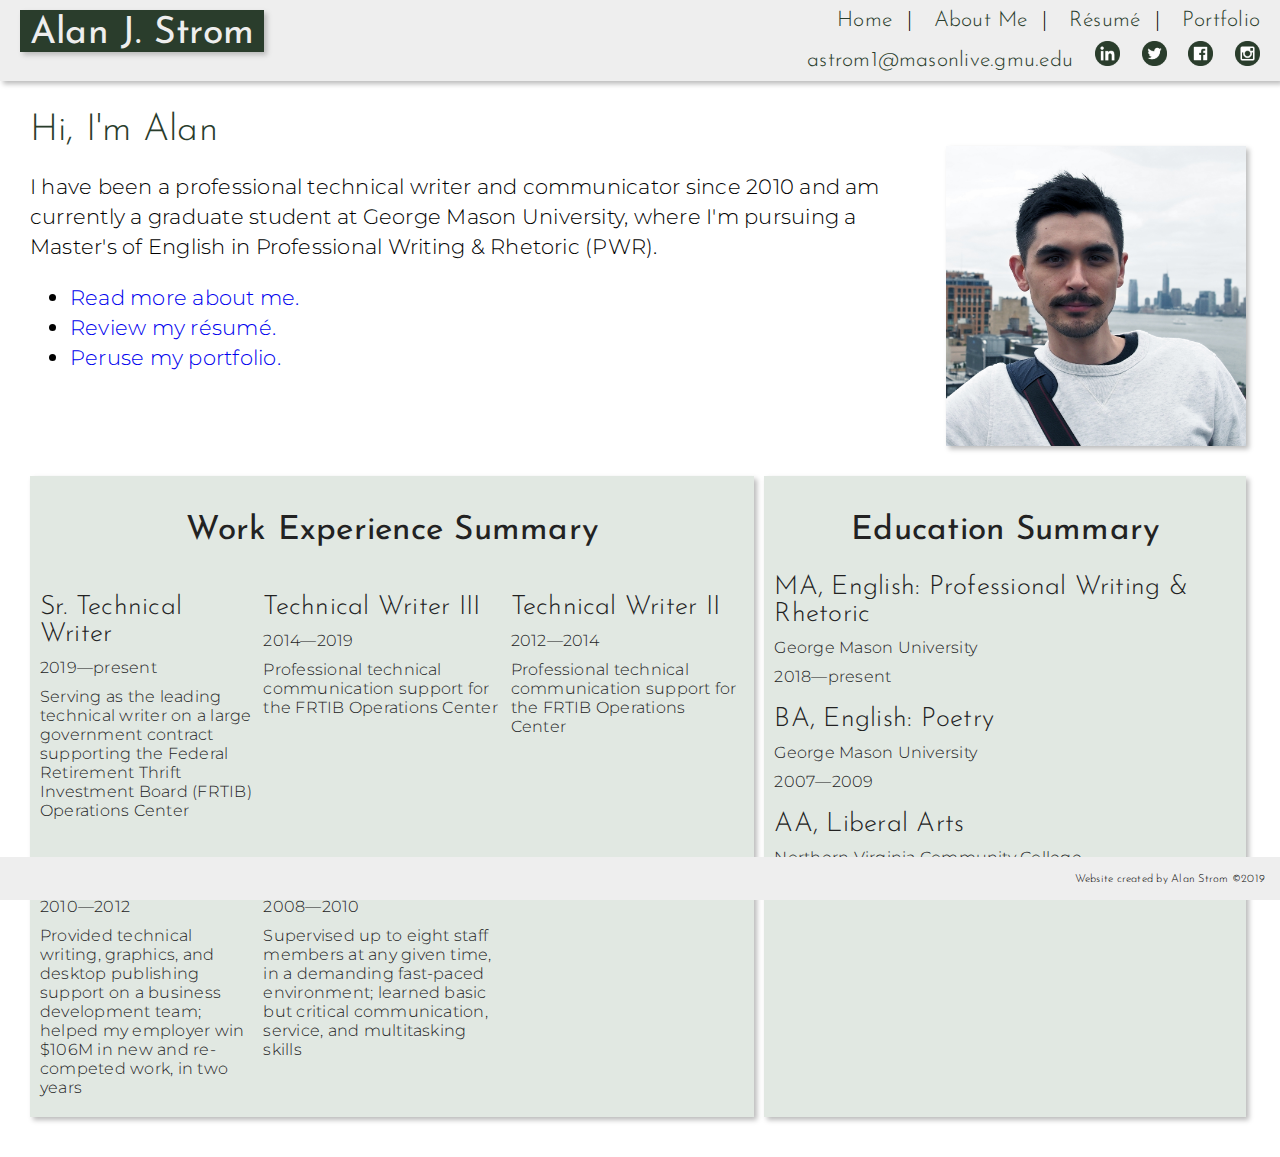
==== index.html @ df413798 "PracticeSite3" ====
<!DOCTYPE html>
<html>
<head>
	<meta charset="UTF-8">
	<link rel="stylesheet" href="styles.css">
	<link href="https://fonts.googleapis.com/css?family=Josefin+Sans:300,400|Montserrat:300,400&display=swap" rel="stylesheet"> 
	<title>Alan J. Strom</title>
</head>
<body>

<header>
	<nav>
		<h1 id="pageTitle">Alan J. Strom</h1>
		<a href="index.html" alt="Home">Home</a>&nbsp;&nbsp;|&nbsp;&nbsp;
		<a href="about.html" alt="About Me">About Me</a>&nbsp;&nbsp;|&nbsp;&nbsp;
		<a href="resume.html" alt="Resume">R&eacute;sum&eacute;</a>&nbsp;&nbsp;|&nbsp;&nbsp;
		<a href="portfolio.html" alt="Portfolio">Portfolio</a>
		<br>
		<div id="contactLinks">
				<a href="mailto:astrom1@masonlive.gmu.edu" alt="astrom1@masonlive.gmu.edu">astrom1@masonlive.gmu.edu</a>&nbsp;&nbsp;
				<a href="http://www.linkedin.com/in/alanstrom" alt="LinkedIn"><img src="pics/Linkedin.png" alt="LinkedIn Icon"height="25" width="auto"></a>&nbsp;&nbsp;
				<a href="http://www.twitter.com/alanjstrom" alt="Twitter"><img src="pics/Twitter.png" href="" alt="Twitter Icon"height="25" width="auto"></a>&nbsp;&nbsp;
				<a href="https://www.facebook.com/strom.alan" alt="Facebook"><img src="pics/Facebook.png" href="" alt="Facebook Icon"height="25" width="auto"></a>&nbsp;&nbsp;
				<a href="http://www.instagram.com/str0mst0rm" alt="Instagram"><img src="pics/Instagram.png" href="" alt="Instagram Icon"height="25" width="auto"></a>
		</div>
	</nav>
</header>

<div class="container">

<article id="homepage">
	<div class="grid-container-1">
		<section id="intro">
			<figure><img class="picFloatRight" style="box-shadow: 3px 3px 5px #bbb; margin-top: 40px;" src="pics/P5290191.jpg" alt="Portrait" height="300" width="300"></figure>
			<h1>Hi, I'm Alan</h1>
			<p>I have been a professional technical writer and communicator since 2010 and am currently a graduate student at George Mason University, where I'm pursuing a Master's of English in Professional Writing &amp; Rhetoric (PWR).</p>
			<ul>
				<li><a href="about.html" alt="Read more about me">Read more about me.</a><br></li>
				<li><a href="resume.html" alt="Review my resume.">Review my r&eacute;sum&eacute;.</a><br></li>
				<li><a href="portfolio.html" alt="Peruse my portfolio.">Peruse my portfolio.</a></li>
			</ul>
		</section>
				
		<div class="grid-container-2">
			<section id="workSumm">
				<h2>Work Experience Summary</h2>
				<div class="grid-container-3">
					<div>
						<h3>Sr. Technical Writer</h3>
						<p>2019&mdash;present</p>
						<p>Serving as the leading technical writer on a large government contract supporting the Federal Retirement Thrift Investment Board (FRTIB) Operations Center</p>
					</div>
					<div>
						<h3>Technical Writer III</h3>
						<p>2014&mdash;2019</p>
						<p>Professional technical communication support for the FRTIB Operations Center</p>
					</div>
					<div>
						<h3>Technical Writer II</h3>
						<p>2012&mdash;2014</p>
						<p>Professional technical communication support for the FRTIB Operations Center</p>
					</div>
					<div>
						<h3>Technical Writer</h3>
						<p>2010&mdash;2012</p>
						<p>Provided technical writing, graphics, and desktop publishing support on a business development team; helped my employer win $106M in new and re-competed work, in two years</p>
					</div>
					<div>
						<h3>Shift Supervisor</h3>
						<p>2008&mdash;2010</p>
						<p>Supervised up to eight staff members at any given time, in a demanding fast-paced environment; learned basic but critical communication, service, and multitasking skills</p>
					</div>
				</div>
			</section>
			<section id="eduSumm">
				<h2>Education Summary</h2>
				<div>
					<h3>MA, English: Professional Writing & Rhetoric</h3>
					<p>George Mason University</p>
					<p>2018&mdash;present</p>
				</div>
				<div>
					<h3>BA, English: Poetry</h3>
					<p>George Mason University</p>
					<p>2007&mdash;2009</p>
				</div>
				<div>
					<h3>AA, Liberal Arts</h3>
					<p>Northern Virginia Community College</p>
					<p>2004&mdash;2007</p>
				</div>
			</section>
		</div>
	</div>
</article>
</div>

<footer>
	<small>Website created by Alan Strom &copy;2019</small>
</footer>

</body>
</html>
---- styles.css ----
body {
	margin:0;
	padding:0;
	height:100%;
	overflow: auto;
	font-family: 'Montserrat', sans-serif;
	font-weight: 300;
	letter-spacing: .24px;
}

h1 {
	font-family: 'Josefin Sans', sans-serif;
	font-size: 28pt;
	font-weight: 300;
	color: #2a3d2c;
}

h2 {
	font-family: 'Josefin Sans', sans-serif;
	font-size: 25pt;
	font-weight: 300;
	color: #2a3d2c;
}

h3 {
	font-family: 'Josefin Sans', sans-serif;
	font-size: 20pt;
	font-weight: 300;
	color: #2a3d2c;
}

h4 {
	font-family: 'Josefin Sans', sans-serif;
	font-size: 18pt;
}

footer {
	background-color: #eee;
	font-family: 'Josefin Sans', sans-serif;
	font-size: 10pt;
	text-align: right;
	position: fixed;
	bottom: 0px;
	width: 100%;
	padding: 15px 0;
}

a {
	text-decoration: none;
	-webkit-transition: text-shadow .25s;
}

a:hover {
	text-decoration: none;
	text-shadow: 1px 1px 3px #666;
}

nav {
	font-family: 'Josefin Sans', sans-serif;
	font-size: 16pt;
	font-weight: 300;
	background-color: #eee;
	text-align: right;
	padding: 10px 20px;
	box-shadow: 3px 3px 5px #bbb;
	clear: both;
}

nav a {
	color: #2a3d2c;
}

nav a:visited {
	color: #2a3d2c;
}

small {
	padding: 5px 15px;
}

figure {
	padding: 0;
	margin: 15px 0;
}

figcaption {
	padding: 0;
	margin: 0;
}

/**************Classes**************/

.container {
	width: 95%;
	padding: 0 15px 20px 30px;
}

.grid-container-1 {
	display: grid;
	margin-top: 10px;
	grid-gap: 10px;
}

.grid-container-2 {
	display: grid;
	margin-top: 10px;
	grid-gap: 10px;
	grid-template-columns: auto auto;
	grid-gap: 10px;
}

.grid-container-3 {
	display: grid;
	margin-top: 10px;
	grid-template-columns: auto auto auto;
	grid-gap: 10px;
}

.grid-item figcaption {
	font-size: 12pt;
	text-align: left;
}

.picFloatRight {
	float: right;
	margin-left: 10px;
	margin-bottom: 10px;
}

.picFloatLeft {
	float: left;
	margin-right: 10px;
	margin-bottom: 10px;
}

/**************IDs**************/

#aboutMe {
	column-count: 2;
	column-gap: 30px;
	margin: 25px;
	font-size: 16pt;
}

 #contactLinks {
	margin-top: 10px;
	padding: 0;
	font-weight: 300;
}

#eduSumm {
	box-shadow: 3px 3px 5px #bbb;
	background-color: #e1e8e2;
	padding: 10px;
	margin-bottom: 20px;
	color: #222;
}

#eduSumm h2 {
	text-align: center;
	color: #222;
	font-weight: 400;
}

#eduSumm h3 {
	margin: 20px 0 0 0;
	padding: 0;
	color: #222;
}

#eduSumm p {
	margin: 10px 0px;
	color: #222;
}

#intro {
	font-size: 16pt;
	line-height: 30px;
}

#pageTitle {
	margin: 0;
	padding: 5px 10px 0 10px;
	float: left;
	text-align: left;
	font-weight: 400;
	background-color: #2a3d2c;
	color: #eee;
	box-shadow: 3px 3px 5px #bbb;
}

#portfolio .grid-item {
	border: 1px #eee solid;
	text-align: center;
	padding: 20px;
	box-shadow: 3px 3px 5px #bbb;
}

#portfolio img {
	border: 1px #ddd solid;
	padding: 10px;
}

#portfolio p {
	text-align: left;
}

#workSumm {
	box-shadow: 3px 3px 5px #bbb;
	background-color: #e1e8e2;
	padding: 10px;
	margin-bottom: 20px;
	color: #222;
}

#workSumm h2 {
	text-align: center;
	color: #222;
	font-weight: 400;
}

#workSumm h3 {
	margin: 20px 0 0 0;
	padding: 0;
	color: #222;
}

#workSumm p {
	margin: 10px 0px;
	color: #222;
}
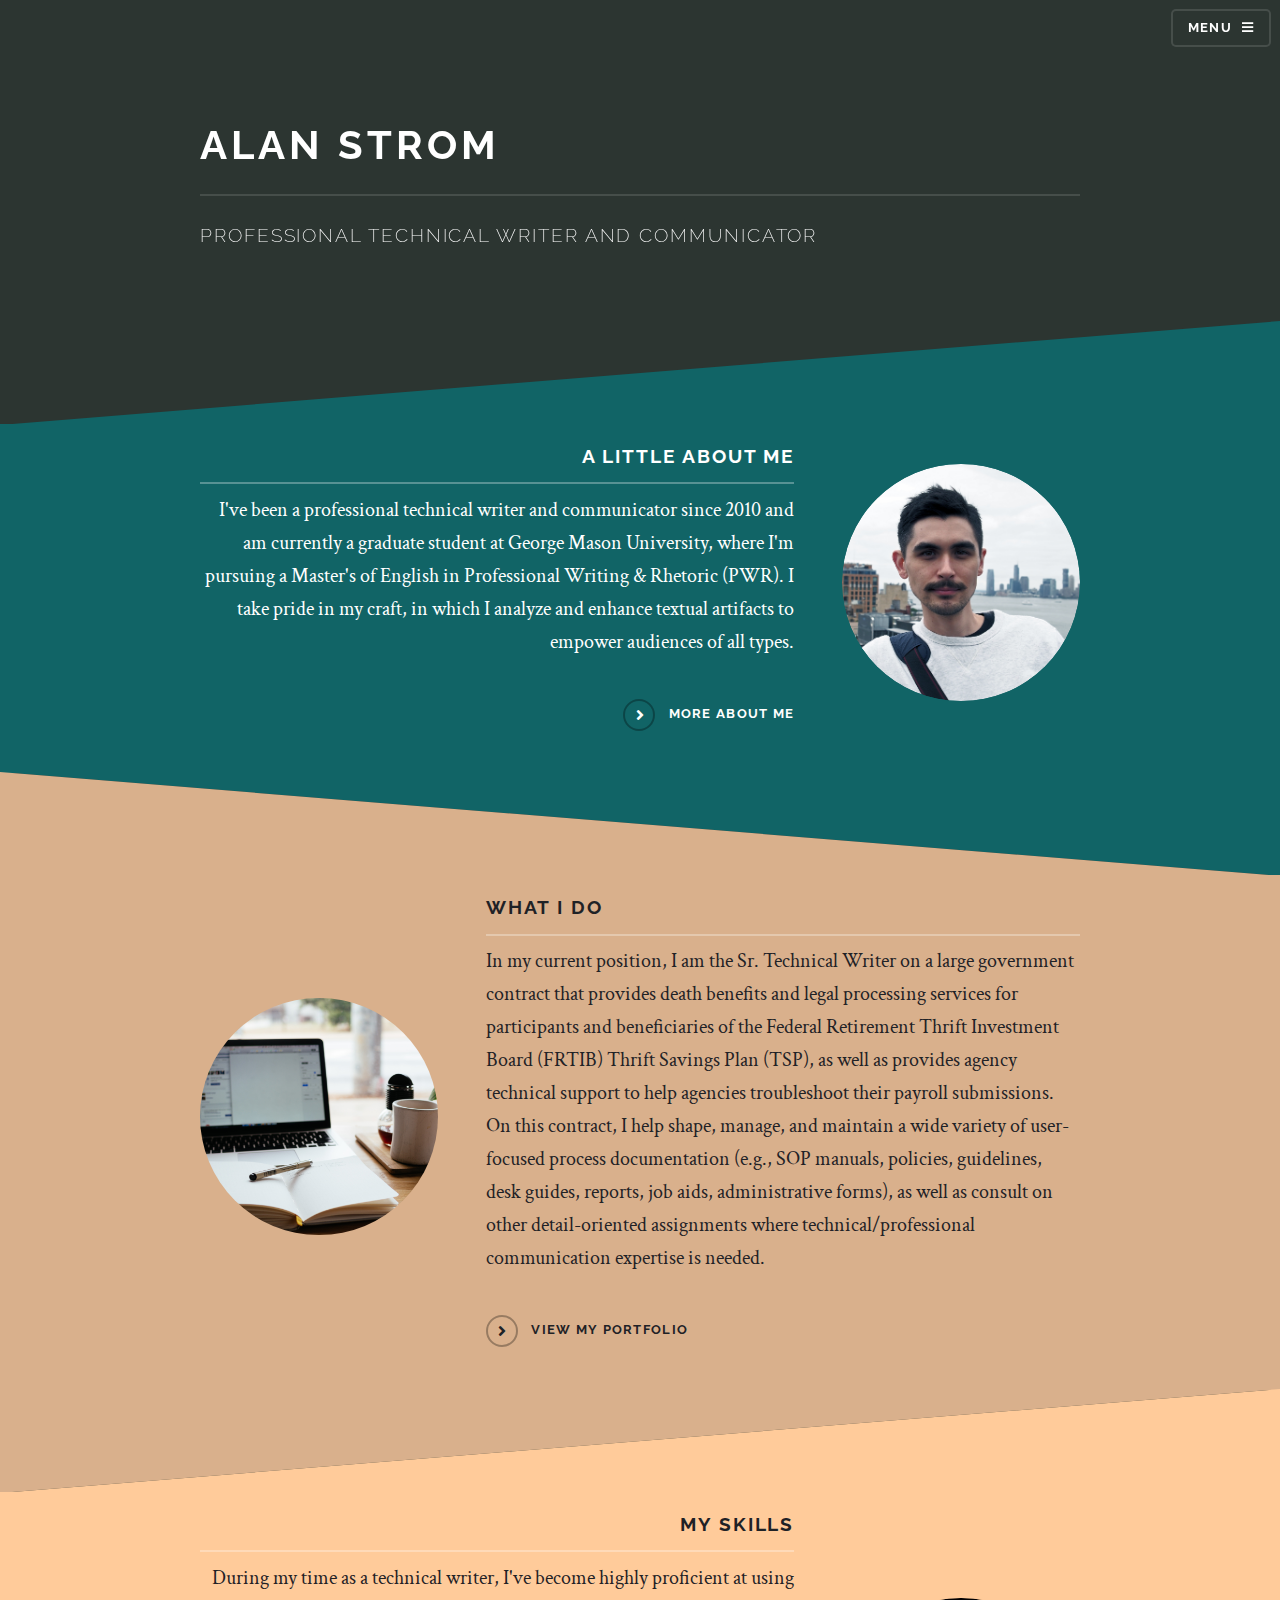
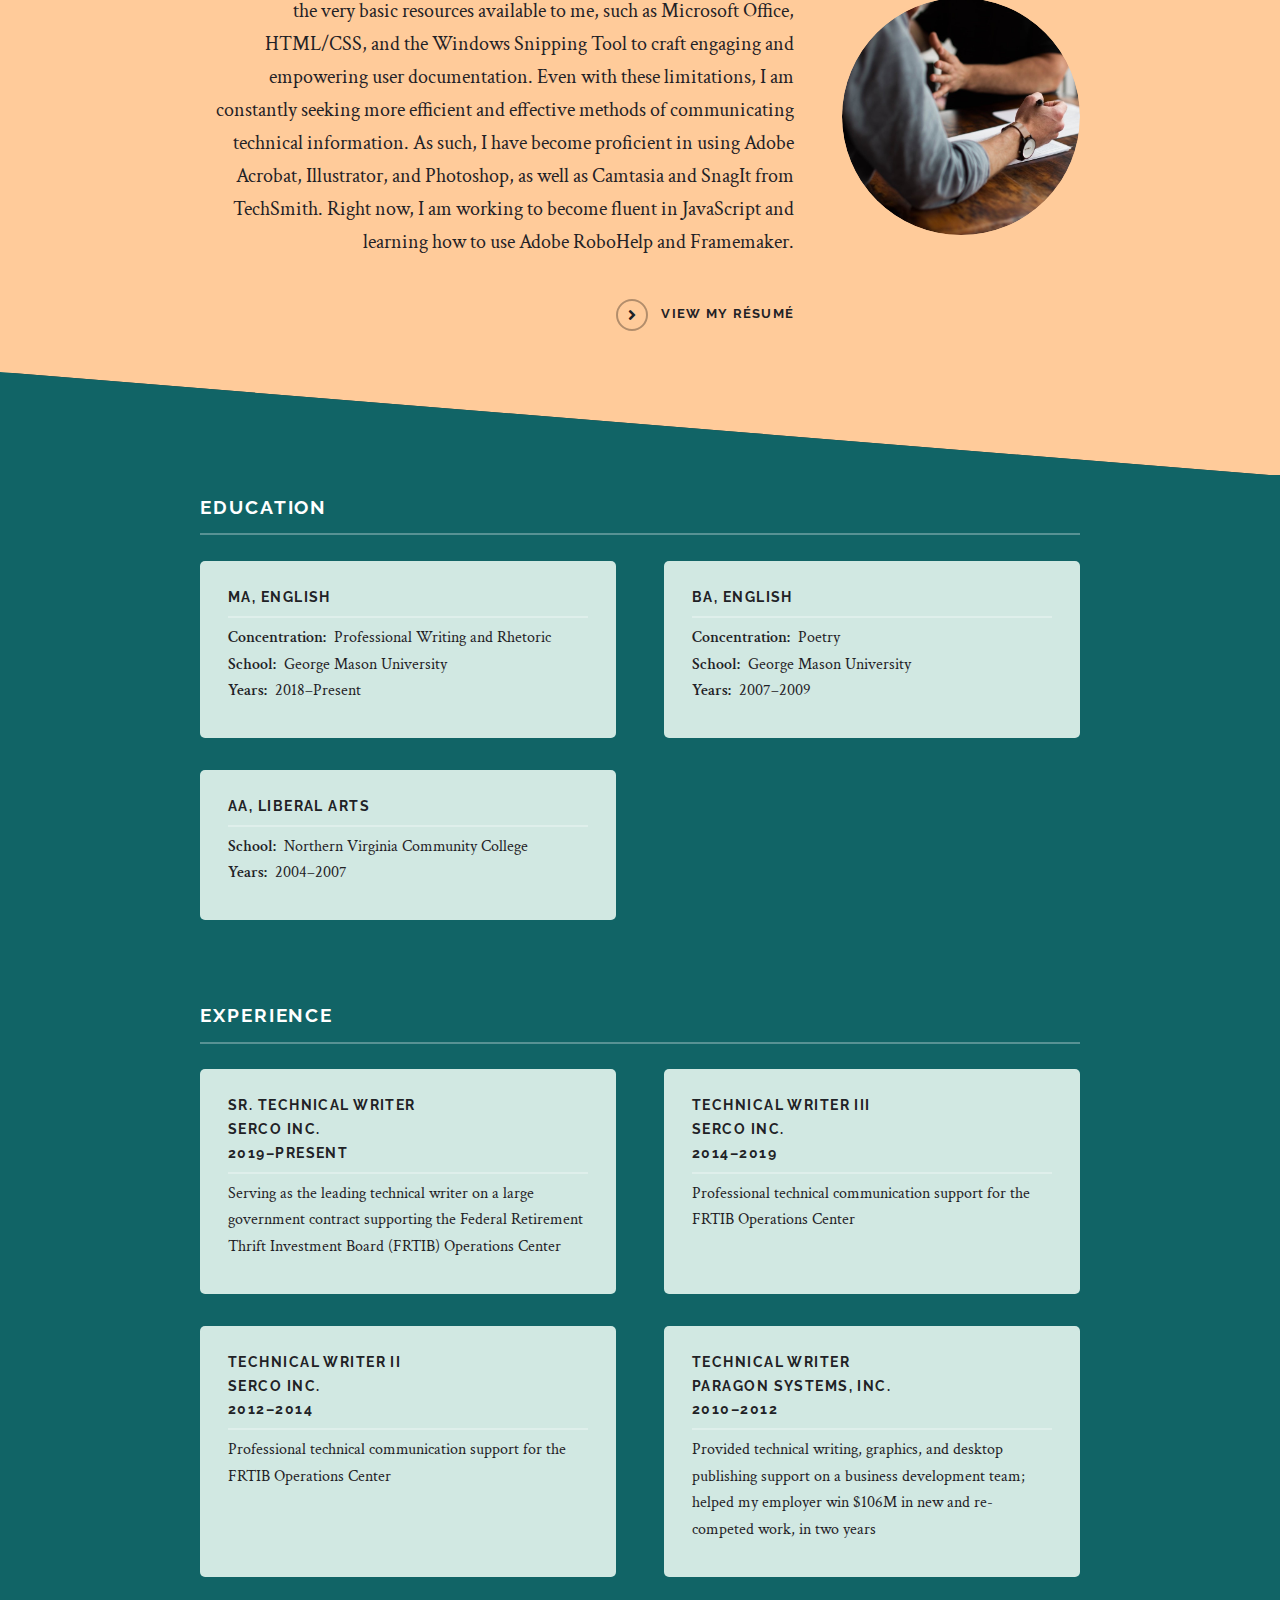
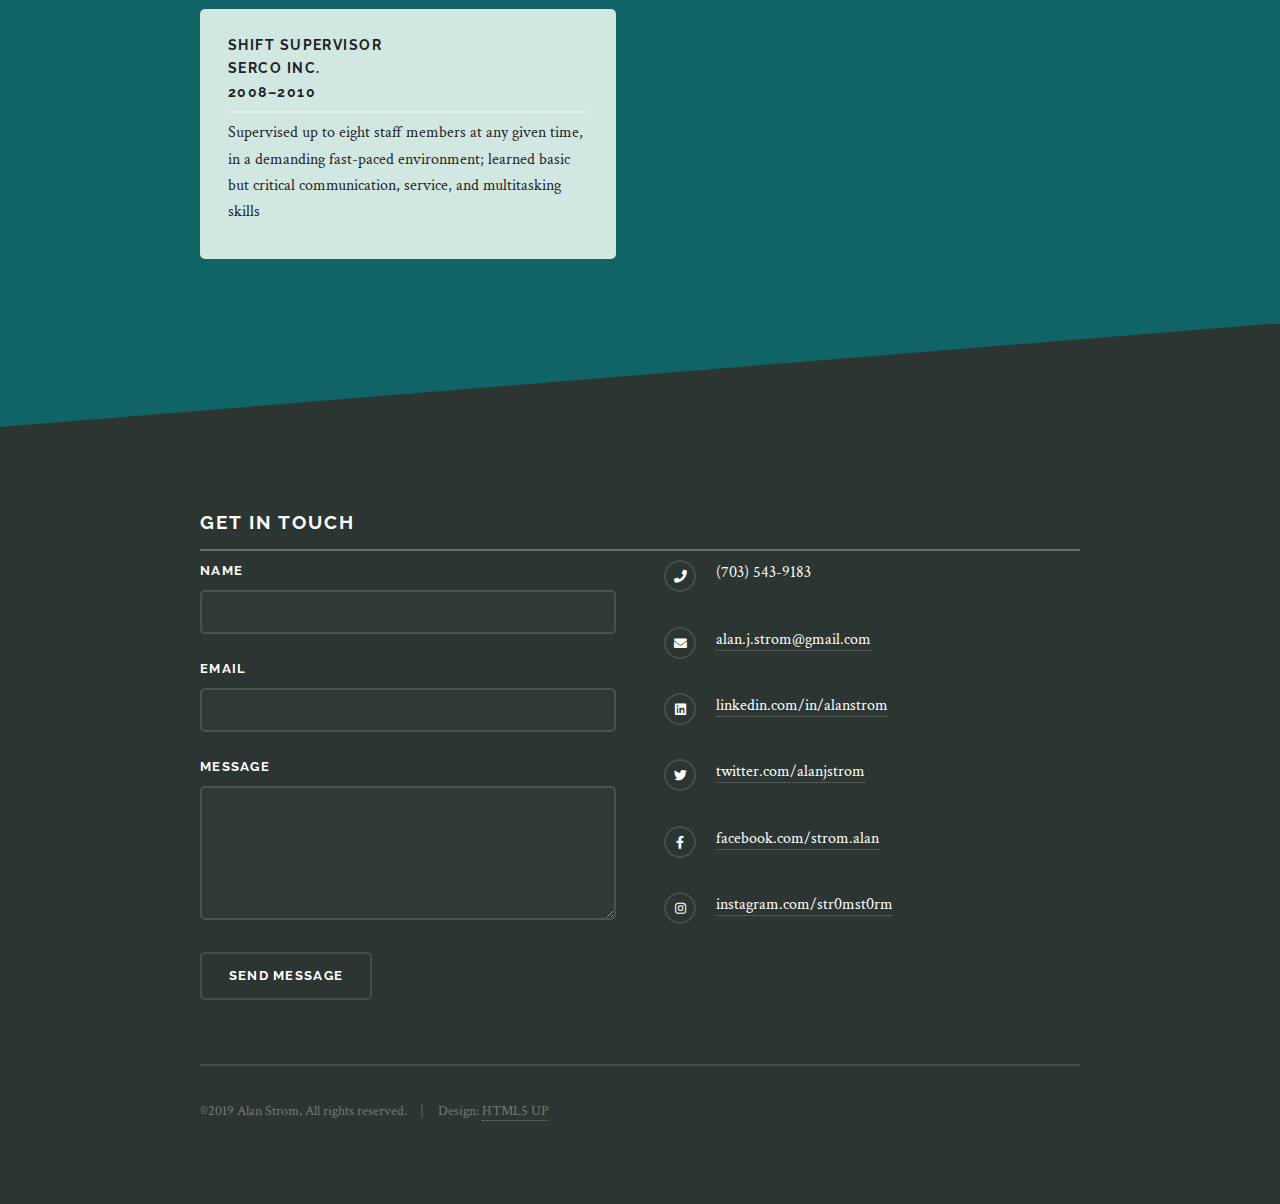
==== commit a5dd7101: "PracticeSite3_Final" ====
--- a/index.html
+++ b/index.html
@@ -1,103 +1,191 @@
-<!DOCTYPE html>
+<!DOCTYPE HTML>
+<!--
+	Solid State by HTML5 UP
+	html5up.net | @ajlkn
+	Free for personal and commercial use under the CCA 3.0 license (html5up.net/license)
+-->
 <html>
 <head>
-	<meta charset="UTF-8">
-	<link rel="stylesheet" href="styles.css">
-	<link href="https://fonts.googleapis.com/css?family=Josefin+Sans:300,400|Montserrat:300,400&display=swap" rel="stylesheet"> 
 	<title>Alan J. Strom</title>
+	<meta charset="utf-8" />
+	<meta name="viewport" content="width=device-width, initial-scale=1, user-scalable=no" />
+	<link rel="stylesheet" href="assets/css/main.css" />
+	<link href="https://fonts.googleapis.com/css?family=Crimson+Text&display=swap" rel="stylesheet">
+	<link href="https://fonts.googleapis.com/css?family=Raleway&display=swap" rel="stylesheet">
+	<noscript><link rel="stylesheet" href="assets/css/noscript.css" /></noscript>
 </head>
-<body>
+<body class="is-preload">
 
-<header>
-	<nav>
-		<h1 id="pageTitle">Alan J. Strom</h1>
-		<a href="index.html" alt="Home">Home</a>&nbsp;&nbsp;|&nbsp;&nbsp;
-		<a href="about.html" alt="About Me">About Me</a>&nbsp;&nbsp;|&nbsp;&nbsp;
-		<a href="resume.html" alt="Resume">R&eacute;sum&eacute;</a>&nbsp;&nbsp;|&nbsp;&nbsp;
-		<a href="portfolio.html" alt="Portfolio">Portfolio</a>
-		<br>
-		<div id="contactLinks">
-				<a href="mailto:astrom1@masonlive.gmu.edu" alt="astrom1@masonlive.gmu.edu">astrom1@masonlive.gmu.edu</a>&nbsp;&nbsp;
-				<a href="http://www.linkedin.com/in/alanstrom" alt="LinkedIn"><img src="pics/Linkedin.png" alt="LinkedIn Icon"height="25" width="auto"></a>&nbsp;&nbsp;
-				<a href="http://www.twitter.com/alanjstrom" alt="Twitter"><img src="pics/Twitter.png" href="" alt="Twitter Icon"height="25" width="auto"></a>&nbsp;&nbsp;
-				<a href="https://www.facebook.com/strom.alan" alt="Facebook"><img src="pics/Facebook.png" href="" alt="Facebook Icon"height="25" width="auto"></a>&nbsp;&nbsp;
-				<a href="http://www.instagram.com/str0mst0rm" alt="Instagram"><img src="pics/Instagram.png" href="" alt="Instagram Icon"height="25" width="auto"></a>
+	<!-- Page Wrapper -->
+		<div id="page-wrapper">
+
+			<!-- Header -->
+				<header id="header" class="alt">
+					<h1><a href="index.html">Alan J. Strom</a></h1>
+					<nav>
+						<a href="#menu">Menu</a>
+					</nav>
+				</header>
+
+			<!-- Menu -->
+				<nav id="menu">
+					<div class="inner">
+						<h2>Menu</h2>
+						<ul class="links">
+							<li><a href="index.html">Home</a></li>
+							<li><a href="about.html">About Me</a></li>
+							<li><a href="portfolio.html">Portfolio</a></li>
+						</ul>
+						<a href="#" class="close">Close</a>
+					</div>
+				</nav>
+
+			<!-- Banner -->
+				<section id="banner">
+					<div class="inner">
+						<h2>Alan Strom</h2>
+						<p>Professional technical writer and communicator</p>
+					</div>
+				</section>
+
+			<!-- Wrapper -->
+				<section id="wrapper">
+
+					<!-- One -->
+						<section id="one" class="wrapper spotlight style1">
+							<div class="inner">
+								<a href="#" class="image"><img src="images/P5290191.jpg" alt="" /></a>
+								<div class="content">
+									<h2 class="major">A little about me</h2>
+									<p>I've been a professional technical writer and communicator since 2010 and am currently a graduate student at George Mason University, where I'm pursuing a Master's of English in Professional Writing & Rhetoric (PWR). I take pride in my craft, in which I analyze and enhance textual artifacts to empower audiences of all types.</p>
+									<a href="about.html" class="special">More about me</a>
+								</div>
+							</div>
+						</section>
+
+					<!-- Two -->
+						<section id="two" class="wrapper alt spotlight style2">
+							<div class="inner">
+								<img class="image" src="images/nick-morrison-325805-unsplash.jpg" alt="Writer's desk" />
+								<div class="content">
+									<h2 class="major">What I do</h2>
+									<p>In my current position, I am the Sr. Technical Writer on a large government contract that provides death benefits and legal processing services for participants and beneficiaries of the Federal Retirement Thrift Investment Board (FRTIB) Thrift Savings Plan (TSP), as well as provides agency technical support to help agencies troubleshoot their payroll submissions. On this contract, I help shape, manage, and maintain a wide variety of user-focused process documentation (e.g., SOP manuals, policies, guidelines, desk guides, reports, job aids, administrative forms), as well as consult on other detail-oriented assignments where technical/professional communication expertise is needed.</p>
+									<a href="portfolio.html" class="special">View my portfolio</a>
+								</div>
+							</div>
+						</section>
+
+					<!-- Three -->
+						<section id="three" class="wrapper spotlight style3">
+							<div class="inner">
+								<a href="#" class="image"><img src="images/photo-1496902526517-c0f2cb8fdb6a.jpg" alt="SME interview" /></a>
+								<div class="content">
+									<h2 class="major">My skills</h2>
+									<p>During my time as a technical writer, I've become highly proficient at using the very basic resources available to me, such as Microsoft Office, HTML/CSS, and the Windows Snipping Tool to craft engaging and empowering user documentation. Even with these limitations, I am constantly seeking more efficient and effective methods of communicating technical information. As such, I have become proficient in using Adobe Acrobat, Illustrator, and Photoshop, as well as Camtasia and SnagIt from TechSmith. Right now, I am working to become fluent in JavaScript and learning how to use Adobe RoboHelp and Framemaker.</p>
+									<a href="images/Strom_Resume.pdf" class="special" target="_blank">View my r&eacute;sum&eacute;</a>
+								</div>
+							</div>
+						</section>
+
+					<!-- Four -->
+						<section id="four" class="wrapper alt style1">
+							<div class="inner">
+								<h2 class="major">Education</h2>
+								<section class="features">
+									<article>
+										<h3 class="major">MA, English</h3>
+										<p><b>Concentration:</b>&nbsp;&nbsp;Professional Writing and Rhetoric<br>
+										<b>School:</b>&nbsp;&nbsp;George Mason University<br>
+										<b>Years:</b>&nbsp;&nbsp;2018&ndash;Present</p>
+									</article>
+									<article>
+										<h3 class="major" >BA, English</h3>
+										<p><b>Concentration:</b>&nbsp;&nbsp;Poetry<br>
+										<b>School:</b>&nbsp;&nbsp;George Mason University<br>
+										<b>Years:</b>&nbsp;&nbsp;2007&ndash;2009</p>
+									</article>
+									<article>
+										<h3 class="major">AA, Liberal Arts</h3>
+										<p><b>School:</b>&nbsp;&nbsp;Northern Virginia Community College<br>
+										<b>Years:</b>&nbsp;&nbsp;2004&ndash;2007</p>
+									</article>
+								</section>
+							</div>
+							<div class="inner">
+								<h2 class="major">Experience</h2>
+								<section class="features">
+									<article>
+										<h3 class="major">Sr. Technical Writer<br>Serco Inc.<br>2019&ndash;Present</h3>
+										<p>Serving as the leading technical writer on a large government contract supporting the Federal Retirement Thrift Investment Board (FRTIB) Operations Center</p>
+									</article>
+									<article>
+										<h3 class="major">Technical Writer III<br>Serco Inc.<br>2014&ndash;2019</h3>
+										<p>Professional technical communication support for the FRTIB Operations Center</p>
+									</article>
+									<article>
+										<h3 class="major">Technical Writer II<br>Serco Inc.<br>2012&ndash;2014</h3>
+										<p>Professional technical communication support for the FRTIB Operations Center</p>
+									</article>
+									<article>
+										<h3 class="major">Technical Writer<br>Paragon Systems, Inc.<br>2010&ndash;2012</h3>
+										<p>Provided technical writing, graphics, and desktop publishing support on a business development team; helped my employer win $106M in new and re-competed work, in two years</p>
+									</article>
+									<article>
+										<h3 class="major">Shift Supervisor<br>Serco Inc.<br>2008&ndash;2010</h3>
+										<p>Supervised up to eight staff members at any given time, in a demanding fast-paced environment; learned basic but critical communication, service, and multitasking skills</p>
+									</article>
+								</section>
+							</div>
+						</section>
+
+				</section>
+
+			<!-- Footer -->
+				<section id="footer">
+					<div class="inner">
+						<h2 class="major">Get in touch</h2>
+						<form method="post" action="#">
+							<div class="fields">
+								<div class="field">
+									<label for="name">Name</label>
+									<input type="text" name="name" id="name" />
+								</div>
+								<div class="field">
+									<label for="email">Email</label>
+									<input type="email" name="email" id="email" />
+								</div>
+								<div class="field">
+									<label for="message">Message</label>
+									<textarea name="message" id="message" rows="4"></textarea>
+								</div>
+							</div>
+							<ul class="actions">
+								<li><input type="submit" value="Send Message" /></li>
+							</ul>
+						</form>
+						<ul class="contact">
+							<li class="icon solid fa-phone">(703) 543-9183</li>
+							<li class="icon solid fa-envelope"><a href="mailto:alan.j.strom@gmail.com">alan.j.strom@gmail.com</a></li>
+							<li class="icon brands fa-linkedin"><a href="http://www.linkedin.com/in/alanstrom">linkedin.com/in/alanstrom</a></li>
+							<li class="icon brands fa-twitter"><a href="https://twitter.com/alanjstrom">twitter.com/alanjstrom</a></li>
+							<li class="icon brands fa-facebook-f"><a href="https://www.facebook.com/strom.alan">facebook.com/strom.alan</a></li>
+							<li class="icon brands fa-instagram"><a href="http://www.instagram.com/str0mst0rm">instagram.com/str0mst0rm</a></li>
+						</ul>
+						<ul class="copyright">
+							<li>&copy;2019 Alan Strom, All rights reserved.</li><li>Design: <a href="http://html5up.net">HTML5 UP</a></li>
+						</ul>
+					</div>
+				</section>
+
 		</div>
-	</nav>
-</header>
 
-<div class="container">
-
-<article id="homepage">
-	<div class="grid-container-1">
-		<section id="intro">
-			<figure><img class="picFloatRight" style="box-shadow: 3px 3px 5px #bbb; margin-top: 40px;" src="pics/P5290191.jpg" alt="Portrait" height="300" width="300"></figure>
-			<h1>Hi, I'm Alan</h1>
-			<p>I have been a professional technical writer and communicator since 2010 and am currently a graduate student at George Mason University, where I'm pursuing a Master's of English in Professional Writing &amp; Rhetoric (PWR).</p>
-			<ul>
-				<li><a href="about.html" alt="Read more about me">Read more about me.</a><br></li>
-				<li><a href="resume.html" alt="Review my resume.">Review my r&eacute;sum&eacute;.</a><br></li>
-				<li><a href="portfolio.html" alt="Peruse my portfolio.">Peruse my portfolio.</a></li>
-			</ul>
-		</section>
-				
-		<div class="grid-container-2">
-			<section id="workSumm">
-				<h2>Work Experience Summary</h2>
-				<div class="grid-container-3">
-					<div>
-						<h3>Sr. Technical Writer</h3>
-						<p>2019&mdash;present</p>
-						<p>Serving as the leading technical writer on a large government contract supporting the Federal Retirement Thrift Investment Board (FRTIB) Operations Center</p>
-					</div>
-					<div>
-						<h3>Technical Writer III</h3>
-						<p>2014&mdash;2019</p>
-						<p>Professional technical communication support for the FRTIB Operations Center</p>
-					</div>
-					<div>
-						<h3>Technical Writer II</h3>
-						<p>2012&mdash;2014</p>
-						<p>Professional technical communication support for the FRTIB Operations Center</p>
-					</div>
-					<div>
-						<h3>Technical Writer</h3>
-						<p>2010&mdash;2012</p>
-						<p>Provided technical writing, graphics, and desktop publishing support on a business development team; helped my employer win $106M in new and re-competed work, in two years</p>
-					</div>
-					<div>
-						<h3>Shift Supervisor</h3>
-						<p>2008&mdash;2010</p>
-						<p>Supervised up to eight staff members at any given time, in a demanding fast-paced environment; learned basic but critical communication, service, and multitasking skills</p>
-					</div>
-				</div>
-			</section>
-			<section id="eduSumm">
-				<h2>Education Summary</h2>
-				<div>
-					<h3>MA, English: Professional Writing & Rhetoric</h3>
-					<p>George Mason University</p>
-					<p>2018&mdash;present</p>
-				</div>
-				<div>
-					<h3>BA, English: Poetry</h3>
-					<p>George Mason University</p>
-					<p>2007&mdash;2009</p>
-				</div>
-				<div>
-					<h3>AA, Liberal Arts</h3>
-					<p>Northern Virginia Community College</p>
-					<p>2004&mdash;2007</p>
-				</div>
-			</section>
-		</div>
-	</div>
-</article>
-</div>
-
-<footer>
-	<small>Website created by Alan Strom &copy;2019</small>
-</footer>
+	<!-- Scripts -->
+		<script src="assets/js/jquery.min.js"></script>
+		<script src="assets/js/jquery.scrollex.min.js"></script>
+		<script src="assets/js/browser.min.js"></script>
+		<script src="assets/js/breakpoints.min.js"></script>
+		<script src="assets/js/util.js"></script>
+		<script src="assets/js/main.js"></script>
 
 </body>
 </html>--- a/assets/css/main.css
+++ b/assets/css/main.css
@@ -0,0 +1,4131 @@
+@import url(fontawesome-all.min.css);
+@import url("https://fonts.googleapis.com/css?family=Raleway:200,700|Source+Sans+Pro:300,600,300italic,600italic");
+
+/*
+	Solid State by HTML5 UP
+	html5up.net | @ajlkn
+	Free for personal and commercial use under the CCA 3.0 license (html5up.net/license)
+*/
+
+html, body, div, span, applet, object,
+iframe, h1, h2, h3, h4, h5, h6, p, blockquote,
+pre, a, abbr, acronym, address, big, cite,
+code, del, dfn, em, img, ins, kbd, q, s, samp,
+small, strike, strong, sub, sup, tt, var, b,
+u, i, center, dl, dt, dd, ol, ul, li, fieldset,
+form, label, legend, table, caption, tbody,
+tfoot, thead, tr, th, td, article, aside,
+canvas, details, embed, figure, figcaption,
+footer, header, hgroup, menu, nav, output, ruby,
+section, summary, time, mark, audio, video {
+	margin: 0;
+	padding: 0;
+	border: 0;
+	font-size: 100%;
+	font: inherit;
+	vertical-align: baseline;}
+
+article, aside, details, figcaption, figure,
+footer, header, hgroup, menu, nav, section {
+	display: block;}
+
+body {
+	line-height: 1;
+}
+
+ol, ul {
+	list-style: none;
+}
+
+blockquote, q {
+	quotes: none;
+}
+
+	blockquote:before, blockquote:after, q:before, q:after {
+		content: '';
+		content: none;
+	}
+
+table {
+	border-collapse: collapse;
+	border-spacing: 0;
+}
+
+body {
+	-webkit-text-size-adjust: none;
+}
+
+mark {
+	background-color: transparent;
+	color: inherit;
+}
+
+input::-moz-focus-inner {
+	border: 0;
+	padding: 0;
+}
+
+input, select, textarea {
+	-moz-appearance: none;
+	-webkit-appearance: none;
+	-ms-appearance: none;
+	appearance: none;
+}
+
+.content p {
+	font-size: 20px;
+	font-family: 'Crimson Text', serif;
+}
+
+/* Basic */
+
+	@-ms-viewport {
+		width: device-width;
+	}
+
+	body {
+		-ms-overflow-style: scrollbar;
+	}
+
+	@media screen and (max-width: 480px) {
+
+		html, body {
+			min-width: 320px;
+		}
+
+	}
+
+	html {
+		box-sizing: border-box;
+	}
+
+	*, *:before, *:after {
+		box-sizing: inherit;
+	}
+
+	body {
+		background-color: #2c3531;
+	}
+
+		body.is-preload *, body.is-preload *:before, body.is-preload *:after {
+			-moz-animation: none !important;
+			-webkit-animation: none !important;
+			-ms-animation: none !important;
+			animation: none !important;
+			-moz-transition: none !important;
+			-webkit-transition: none !important;
+			-ms-transition: none !important;
+			transition: none !important;
+		}
+
+/* Type */
+
+	body, input, select, textarea {
+		color: #ffffff;
+		font-family: 'Crimson Text', serif;
+		font-size: 16.5pt;
+		font-weight: 300;
+		line-height: 1.65;
+	}
+
+		@media screen and (max-width: 1680px) {
+
+			body, input, select, textarea {
+				font-size: 13pt;
+			}
+
+		}
+
+		@media screen and (max-width: 1280px) {
+
+			body, input, select, textarea {
+				font-size: 12pt;
+			}
+
+		}
+
+		@media screen and (max-width: 980px) {
+
+			body, input, select, textarea {
+				font-size: 12pt;
+			}
+
+		}
+
+		@media screen and (max-width: 736px) {
+
+			body, input, select, textarea {
+				font-size: 12pt;
+			}
+
+		}
+
+		@media screen and (max-width: 480px) {
+
+			body, input, select, textarea {
+				font-size: 12pt;
+			}
+
+		}
+
+	a {
+		-moz-transition: color 0.2s ease-in-out, border-bottom-color 0.2s ease-in-out;
+		-webkit-transition: color 0.2s ease-in-out, border-bottom-color 0.2s ease-in-out;
+		-ms-transition: color 0.2s ease-in-out, border-bottom-color 0.2s ease-in-out;
+		transition: color 0.2s ease-in-out, border-bottom-color 0.2s ease-in-out;
+		border-bottom: dotted 1px rgba(255, 255, 255, 0.35);
+		color: #ffffff;
+		text-decoration: none;
+	}
+
+		a:hover {
+			border-bottom-color: transparent;
+			color: #ffffff !important;
+		}
+
+		a.special:not(.button) {
+			text-decoration: none;
+			border-bottom: 0;
+			display: block;
+			font-family: Raleway, Helvetica, sans-serif;
+			font-size: 0.8em;
+			font-weight: 700;
+			letter-spacing: 0.1em;
+			margin: 0 0 2em 0;
+			text-transform: uppercase;
+		}
+
+			a.special:not(.button):before {
+				-moz-osx-font-smoothing: grayscale;
+				-webkit-font-smoothing: antialiased;
+				display: inline-block;
+				font-style: normal;
+				font-variant: normal;
+				text-rendering: auto;
+				line-height: 1;
+				text-transform: none !important;
+				font-family: 'Font Awesome 5 Free';
+				font-weight: 900;
+			}
+
+			a.special:not(.button):before {
+				-moz-transition: background-color 0.2s ease-in-out;
+				-webkit-transition: background-color 0.2s ease-in-out;
+				-ms-transition: background-color 0.2s ease-in-out;
+				transition: background-color 0.2s ease-in-out;
+				border-radius: 100%;
+				border: solid 2px rgba(0, 0, 0, 0.3);
+				content: '\f105';
+				display: inline-block;
+				font-size: 1.25em;
+				height: 2em;
+				line-height: 1.75em;
+				margin-right: 0.85em;
+				text-align: center;
+				text-indent: 0.15em;
+				vertical-align: middle;
+				width: 2em;
+			}
+
+			a.special:not(.button):hover:before {
+				background-color: rgba(255, 255, 255, 0.025);
+			}
+
+			a.special:not(.button):active:before {
+				background-color: rgba(255, 255, 255, 0.075);
+			}
+
+	strong, b {
+		font-weight: 600;
+	}
+
+	em, i {
+		font-style: italic;
+	}
+
+	p {
+		margin: 0 0 2em 0;
+	}
+
+	h1, h2, h3, h4, h5, h6 {
+		font-family: Raleway, Helvetica, sans-serif;
+		font-weight: 700;
+		letter-spacing: 0.1em;
+		margin: 0 0 0.5em 0;
+		text-transform: uppercase;
+	}
+
+		h1 a, h2 a, h3 a, h4 a, h5 a, h6 a {
+			color: inherit;
+			text-decoration: none;
+			border-bottom: 0;
+		}
+
+		h1 span, h2 span, h3 span, h4 span, h5 span, h6 span {
+			font-weight: 200;
+		}
+
+		h1.major, h2.major, h3.major, h4.major, h5.major, h6.major {
+			padding-bottom: .5em;
+			border-bottom: solid 2px rgba(255, 255, 255, 0.3);
+		}
+
+	h2 {
+		font-size: 1.2em;
+	}
+
+	h3 {
+		font-size: 0.9em;
+	}
+
+	h4 {
+		font-size: 0.7em;
+	}
+
+	h5 {
+		font-size: 0.7em;
+	}
+
+	h6 {
+		font-size: 0.7em;
+	}
+
+	@media screen and (max-width: 736px) {
+
+		h2 {
+			font-size: 1em;
+		}
+
+		h3 {
+			font-size: 0.8em;
+		}
+
+	}
+
+	sub {
+		font-size: 0.8em;
+		position: relative;
+		top: 0.5em;
+	}
+
+	sup {
+		font-size: 0.8em;
+		position: relative;
+		top: -0.5em;
+	}
+
+	blockquote {
+		border-left: solid 4px rgba(255, 255, 255, 0.125);
+		font-style: italic;
+		margin: 0 0 2em 0;
+		padding: 0.5em 0 0.5em 2em;
+	}
+
+	code {
+		background: rgba(255, 255, 255, 0.025);
+		border-radius: 5px;
+		border: solid 2px rgba(255, 255, 255, 0.125);
+		font-family: "Courier New", monospace;
+		font-size: 0.9em;
+		margin: 0 0.25em;
+		padding: 0.25em 0.65em;
+	}
+
+	pre {
+		-webkit-overflow-scrolling: touch;
+		font-family: "Courier New", monospace;
+		font-size: 0.9em;
+		margin: 0 0 2em 0;
+	}
+
+		pre code {
+			display: block;
+			line-height: 1.75em;
+			padding: 1em 1.5em;
+			overflow-x: auto;
+		}
+
+	hr {
+		border: 0;
+		border-bottom: solid 2px rgba(255, 255, 255, 0.125);
+		margin: 2.5em 0;
+	}
+
+		hr.major {
+			margin: 4em 0;
+		}
+
+	.align-left {
+		text-align: left;
+	}
+
+	.align-center {
+		text-align: center;
+	}
+
+	.align-right {
+		text-align: right;
+	}
+
+/* Row */
+
+	.row {
+		display: flex;
+		flex-wrap: wrap;
+		box-sizing: border-box;
+		align-items: stretch;
+	}
+
+		.row > * {
+			box-sizing: border-box;
+		}
+
+		.row.gtr-uniform > * > :last-child {
+			margin-bottom: 0;
+		}
+
+		.row.aln-left {
+			justify-content: flex-start;
+		}
+
+		.row.aln-center {
+			justify-content: center;
+		}
+
+		.row.aln-right {
+			justify-content: flex-end;
+		}
+
+		.row.aln-top {
+			align-items: flex-start;
+		}
+
+		.row.aln-middle {
+			align-items: center;
+		}
+
+		.row.aln-bottom {
+			align-items: flex-end;
+		}
+
+		.row > .imp {
+			order: -1;
+		}
+
+		.row > .col-1 {
+			width: 8.33333%;
+		}
+
+		.row > .off-1 {
+			margin-left: 8.33333%;
+		}
+
+		.row > .col-2 {
+			width: 16.66667%;
+		}
+
+		.row > .off-2 {
+			margin-left: 16.66667%;
+		}
+
+		.row > .col-3 {
+			width: 25%;
+		}
+
+		.row > .off-3 {
+			margin-left: 25%;
+		}
+
+		.row > .col-4 {
+			width: 33.33333%;
+		}
+
+		.row > .off-4 {
+			margin-left: 33.33333%;
+		}
+
+		.row > .col-5 {
+			width: 41.66667%;
+		}
+
+		.row > .off-5 {
+			margin-left: 41.66667%;
+		}
+
+		.row > .col-6 {
+			width: 50%;
+		}
+
+		.row > .off-6 {
+			margin-left: 50%;
+		}
+
+		.row > .col-7 {
+			width: 58.33333%;
+		}
+
+		.row > .off-7 {
+			margin-left: 58.33333%;
+		}
+
+		.row > .col-8 {
+			width: 66.66667%;
+		}
+
+		.row > .off-8 {
+			margin-left: 66.66667%;
+		}
+
+		.row > .col-9 {
+			width: 75%;
+		}
+
+		.row > .off-9 {
+			margin-left: 75%;
+		}
+
+		.row > .col-10 {
+			width: 83.33333%;
+		}
+
+		.row > .off-10 {
+			margin-left: 83.33333%;
+		}
+
+		.row > .col-11 {
+			width: 91.66667%;
+		}
+
+		.row > .off-11 {
+			margin-left: 91.66667%;
+		}
+
+		.row > .col-12 {
+			width: 100%;
+		}
+
+		.row > .off-12 {
+			margin-left: 100%;
+		}
+
+		.row.gtr-0 {
+			margin-top: 0;
+			margin-left: 0em;
+		}
+
+			.row.gtr-0 > * {
+				padding: 0 0 0 0em;
+			}
+
+			.row.gtr-0.gtr-uniform {
+				margin-top: 0em;
+			}
+
+				.row.gtr-0.gtr-uniform > * {
+					padding-top: 0em;
+				}
+
+		.row.gtr-25 {
+			margin-top: 0;
+			margin-left: -0.4375em;
+		}
+
+			.row.gtr-25 > * {
+				padding: 0 0 0 0.4375em;
+			}
+
+			.row.gtr-25.gtr-uniform {
+				margin-top: -0.4375em;
+			}
+
+				.row.gtr-25.gtr-uniform > * {
+					padding-top: 0.4375em;
+				}
+
+		.row.gtr-50 {
+			margin-top: 0;
+			margin-left: -0.875em;
+		}
+
+			.row.gtr-50 > * {
+				padding: 0 0 0 0.875em;
+			}
+
+			.row.gtr-50.gtr-uniform {
+				margin-top: -0.875em;
+			}
+
+				.row.gtr-50.gtr-uniform > * {
+					padding-top: 0.875em;
+				}
+
+		.row {
+			margin-top: 0;
+			margin-left: -1.75em;
+		}
+
+			.row > * {
+				padding: 0 0 0 1.75em;
+			}
+
+			.row.gtr-uniform {
+				margin-top: -1.75em;
+			}
+
+				.row.gtr-uniform > * {
+					padding-top: 1.75em;
+				}
+
+		.row.gtr-150 {
+			margin-top: 0;
+			margin-left: -2.625em;
+		}
+
+			.row.gtr-150 > * {
+				padding: 0 0 0 2.625em;
+			}
+
+			.row.gtr-150.gtr-uniform {
+				margin-top: -2.625em;
+			}
+
+				.row.gtr-150.gtr-uniform > * {
+					padding-top: 2.625em;
+				}
+
+		.row.gtr-200 {
+			margin-top: 0;
+			margin-left: -3.5em;
+		}
+
+			.row.gtr-200 > * {
+				padding: 0 0 0 3.5em;
+			}
+
+			.row.gtr-200.gtr-uniform {
+				margin-top: -3.5em;
+			}
+
+				.row.gtr-200.gtr-uniform > * {
+					padding-top: 3.5em;
+				}
+
+		@media screen and (max-width: 1680px) {
+
+			.row {
+				display: flex;
+				flex-wrap: wrap;
+				box-sizing: border-box;
+				align-items: stretch;
+			}
+
+				.row > * {
+					box-sizing: border-box;
+				}
+
+				.row.gtr-uniform > * > :last-child {
+					margin-bottom: 0;
+				}
+
+				.row.aln-left {
+					justify-content: flex-start;
+				}
+
+				.row.aln-center {
+					justify-content: center;
+				}
+
+				.row.aln-right {
+					justify-content: flex-end;
+				}
+
+				.row.aln-top {
+					align-items: flex-start;
+				}
+
+				.row.aln-middle {
+					align-items: center;
+				}
+
+				.row.aln-bottom {
+					align-items: flex-end;
+				}
+
+				.row > .imp-xlarge {
+					order: -1;
+				}
+
+				.row > .col-1-xlarge {
+					width: 8.33333%;
+				}
+
+				.row > .off-1-xlarge {
+					margin-left: 8.33333%;
+				}
+
+				.row > .col-2-xlarge {
+					width: 16.66667%;
+				}
+
+				.row > .off-2-xlarge {
+					margin-left: 16.66667%;
+				}
+
+				.row > .col-3-xlarge {
+					width: 25%;
+				}
+
+				.row > .off-3-xlarge {
+					margin-left: 25%;
+				}
+
+				.row > .col-4-xlarge {
+					width: 33.33333%;
+				}
+
+				.row > .off-4-xlarge {
+					margin-left: 33.33333%;
+				}
+
+				.row > .col-5-xlarge {
+					width: 41.66667%;
+				}
+
+				.row > .off-5-xlarge {
+					margin-left: 41.66667%;
+				}
+
+				.row > .col-6-xlarge {
+					width: 50%;
+				}
+
+				.row > .off-6-xlarge {
+					margin-left: 50%;
+				}
+
+				.row > .col-7-xlarge {
+					width: 58.33333%;
+				}
+
+				.row > .off-7-xlarge {
+					margin-left: 58.33333%;
+				}
+
+				.row > .col-8-xlarge {
+					width: 66.66667%;
+				}
+
+				.row > .off-8-xlarge {
+					margin-left: 66.66667%;
+				}
+
+				.row > .col-9-xlarge {
+					width: 75%;
+				}
+
+				.row > .off-9-xlarge {
+					margin-left: 75%;
+				}
+
+				.row > .col-10-xlarge {
+					width: 83.33333%;
+				}
+
+				.row > .off-10-xlarge {
+					margin-left: 83.33333%;
+				}
+
+				.row > .col-11-xlarge {
+					width: 91.66667%;
+				}
+
+				.row > .off-11-xlarge {
+					margin-left: 91.66667%;
+				}
+
+				.row > .col-12-xlarge {
+					width: 100%;
+				}
+
+				.row > .off-12-xlarge {
+					margin-left: 100%;
+				}
+
+				.row.gtr-0 {
+					margin-top: 0;
+					margin-left: 0em;
+				}
+
+					.row.gtr-0 > * {
+						padding: 0 0 0 0em;
+					}
+
+					.row.gtr-0.gtr-uniform {
+						margin-top: 0em;
+					}
+
+						.row.gtr-0.gtr-uniform > * {
+							padding-top: 0em;
+						}
+
+				.row.gtr-25 {
+					margin-top: 0;
+					margin-left: -0.4375em;
+				}
+
+					.row.gtr-25 > * {
+						padding: 0 0 0 0.4375em;
+					}
+
+					.row.gtr-25.gtr-uniform {
+						margin-top: -0.4375em;
+					}
+
+						.row.gtr-25.gtr-uniform > * {
+							padding-top: 0.4375em;
+						}
+
+				.row.gtr-50 {
+					margin-top: 0;
+					margin-left: -0.875em;
+				}
+
+					.row.gtr-50 > * {
+						padding: 0 0 0 0.875em;
+					}
+
+					.row.gtr-50.gtr-uniform {
+						margin-top: -0.875em;
+					}
+
+						.row.gtr-50.gtr-uniform > * {
+							padding-top: 0.875em;
+						}
+
+				.row {
+					margin-top: 0;
+					margin-left: -1.75em;
+				}
+
+					.row > * {
+						padding: 0 0 0 1.75em;
+					}
+
+					.row.gtr-uniform {
+						margin-top: -1.75em;
+					}
+
+						.row.gtr-uniform > * {
+							padding-top: 1.75em;
+						}
+
+				.row.gtr-150 {
+					margin-top: 0;
+					margin-left: -2.625em;
+				}
+
+					.row.gtr-150 > * {
+						padding: 0 0 0 2.625em;
+					}
+
+					.row.gtr-150.gtr-uniform {
+						margin-top: -2.625em;
+					}
+
+						.row.gtr-150.gtr-uniform > * {
+							padding-top: 2.625em;
+						}
+
+				.row.gtr-200 {
+					margin-top: 0;
+					margin-left: -3.5em;
+				}
+
+					.row.gtr-200 > * {
+						padding: 0 0 0 3.5em;
+					}
+
+					.row.gtr-200.gtr-uniform {
+						margin-top: -3.5em;
+					}
+
+						.row.gtr-200.gtr-uniform > * {
+							padding-top: 3.5em;
+						}
+
+		}
+
+		@media screen and (max-width: 1280px) {
+
+			.row {
+				display: flex;
+				flex-wrap: wrap;
+				box-sizing: border-box;
+				align-items: stretch;
+			}
+
+				.row > * {
+					box-sizing: border-box;
+				}
+
+				.row.gtr-uniform > * > :last-child {
+					margin-bottom: 0;
+				}
+
+				.row.aln-left {
+					justify-content: flex-start;
+				}
+
+				.row.aln-center {
+					justify-content: center;
+				}
+
+				.row.aln-right {
+					justify-content: flex-end;
+				}
+
+				.row.aln-top {
+					align-items: flex-start;
+				}
+
+				.row.aln-middle {
+					align-items: center;
+				}
+
+				.row.aln-bottom {
+					align-items: flex-end;
+				}
+
+				.row > .imp-large {
+					order: -1;
+				}
+
+				.row > .col-1-large {
+					width: 8.33333%;
+				}
+
+				.row > .off-1-large {
+					margin-left: 8.33333%;
+				}
+
+				.row > .col-2-large {
+					width: 16.66667%;
+				}
+
+				.row > .off-2-large {
+					margin-left: 16.66667%;
+				}
+
+				.row > .col-3-large {
+					width: 25%;
+				}
+
+				.row > .off-3-large {
+					margin-left: 25%;
+				}
+
+				.row > .col-4-large {
+					width: 33.33333%;
+				}
+
+				.row > .off-4-large {
+					margin-left: 33.33333%;
+				}
+
+				.row > .col-5-large {
+					width: 41.66667%;
+				}
+
+				.row > .off-5-large {
+					margin-left: 41.66667%;
+				}
+
+				.row > .col-6-large {
+					width: 50%;
+				}
+
+				.row > .off-6-large {
+					margin-left: 50%;
+				}
+
+				.row > .col-7-large {
+					width: 58.33333%;
+				}
+
+				.row > .off-7-large {
+					margin-left: 58.33333%;
+				}
+
+				.row > .col-8-large {
+					width: 66.66667%;
+				}
+
+				.row > .off-8-large {
+					margin-left: 66.66667%;
+				}
+
+				.row > .col-9-large {
+					width: 75%;
+				}
+
+				.row > .off-9-large {
+					margin-left: 75%;
+				}
+
+				.row > .col-10-large {
+					width: 83.33333%;
+				}
+
+				.row > .off-10-large {
+					margin-left: 83.33333%;
+				}
+
+				.row > .col-11-large {
+					width: 91.66667%;
+				}
+
+				.row > .off-11-large {
+					margin-left: 91.66667%;
+				}
+
+				.row > .col-12-large {
+					width: 100%;
+				}
+
+				.row > .off-12-large {
+					margin-left: 100%;
+				}
+
+				.row.gtr-0 {
+					margin-top: 0;
+					margin-left: 0em;
+				}
+
+					.row.gtr-0 > * {
+						padding: 0 0 0 0em;
+					}
+
+					.row.gtr-0.gtr-uniform {
+						margin-top: 0em;
+					}
+
+						.row.gtr-0.gtr-uniform > * {
+							padding-top: 0em;
+						}
+
+				.row.gtr-25 {
+					margin-top: 0;
+					margin-left: -0.4375em;
+				}
+
+					.row.gtr-25 > * {
+						padding: 0 0 0 0.4375em;
+					}
+
+					.row.gtr-25.gtr-uniform {
+						margin-top: -0.4375em;
+					}
+
+						.row.gtr-25.gtr-uniform > * {
+							padding-top: 0.4375em;
+						}
+
+				.row.gtr-50 {
+					margin-top: 0;
+					margin-left: -0.875em;
+				}
+
+					.row.gtr-50 > * {
+						padding: 0 0 0 0.875em;
+					}
+
+					.row.gtr-50.gtr-uniform {
+						margin-top: -0.875em;
+					}
+
+						.row.gtr-50.gtr-uniform > * {
+							padding-top: 0.875em;
+						}
+
+				.row {
+					margin-top: 0;
+					margin-left: -1.75em;
+				}
+
+					.row > * {
+						padding: 0 0 0 1.75em;
+					}
+
+					.row.gtr-uniform {
+						margin-top: -1.75em;
+					}
+
+						.row.gtr-uniform > * {
+							padding-top: 1.75em;
+						}
+
+				.row.gtr-150 {
+					margin-top: 0;
+					margin-left: -2.625em;
+				}
+
+					.row.gtr-150 > * {
+						padding: 0 0 0 2.625em;
+					}
+
+					.row.gtr-150.gtr-uniform {
+						margin-top: -2.625em;
+					}
+
+						.row.gtr-150.gtr-uniform > * {
+							padding-top: 2.625em;
+						}
+
+				.row.gtr-200 {
+					margin-top: 0;
+					margin-left: -3.5em;
+				}
+
+					.row.gtr-200 > * {
+						padding: 0 0 0 3.5em;
+					}
+
+					.row.gtr-200.gtr-uniform {
+						margin-top: -3.5em;
+					}
+
+						.row.gtr-200.gtr-uniform > * {
+							padding-top: 3.5em;
+						}
+
+		}
+
+		@media screen and (max-width: 980px) {
+
+			.row {
+				display: flex;
+				flex-wrap: wrap;
+				box-sizing: border-box;
+				align-items: stretch;
+			}
+
+				.row > * {
+					box-sizing: border-box;
+				}
+
+				.row.gtr-uniform > * > :last-child {
+					margin-bottom: 0;
+				}
+
+				.row.aln-left {
+					justify-content: flex-start;
+				}
+
+				.row.aln-center {
+					justify-content: center;
+				}
+
+				.row.aln-right {
+					justify-content: flex-end;
+				}
+
+				.row.aln-top {
+					align-items: flex-start;
+				}
+
+				.row.aln-middle {
+					align-items: center;
+				}
+
+				.row.aln-bottom {
+					align-items: flex-end;
+				}
+
+				.row > .imp-medium {
+					order: -1;
+				}
+
+				.row > .col-1-medium {
+					width: 8.33333%;
+				}
+
+				.row > .off-1-medium {
+					margin-left: 8.33333%;
+				}
+
+				.row > .col-2-medium {
+					width: 16.66667%;
+				}
+
+				.row > .off-2-medium {
+					margin-left: 16.66667%;
+				}
+
+				.row > .col-3-medium {
+					width: 25%;
+				}
+
+				.row > .off-3-medium {
+					margin-left: 25%;
+				}
+
+				.row > .col-4-medium {
+					width: 33.33333%;
+				}
+
+				.row > .off-4-medium {
+					margin-left: 33.33333%;
+				}
+
+				.row > .col-5-medium {
+					width: 41.66667%;
+				}
+
+				.row > .off-5-medium {
+					margin-left: 41.66667%;
+				}
+
+				.row > .col-6-medium {
+					width: 50%;
+				}
+
+				.row > .off-6-medium {
+					margin-left: 50%;
+				}
+
+				.row > .col-7-medium {
+					width: 58.33333%;
+				}
+
+				.row > .off-7-medium {
+					margin-left: 58.33333%;
+				}
+
+				.row > .col-8-medium {
+					width: 66.66667%;
+				}
+
+				.row > .off-8-medium {
+					margin-left: 66.66667%;
+				}
+
+				.row > .col-9-medium {
+					width: 75%;
+				}
+
+				.row > .off-9-medium {
+					margin-left: 75%;
+				}
+
+				.row > .col-10-medium {
+					width: 83.33333%;
+				}
+
+				.row > .off-10-medium {
+					margin-left: 83.33333%;
+				}
+
+				.row > .col-11-medium {
+					width: 91.66667%;
+				}
+
+				.row > .off-11-medium {
+					margin-left: 91.66667%;
+				}
+
+				.row > .col-12-medium {
+					width: 100%;
+				}
+
+				.row > .off-12-medium {
+					margin-left: 100%;
+				}
+
+				.row.gtr-0 {
+					margin-top: 0;
+					margin-left: 0em;
+				}
+
+					.row.gtr-0 > * {
+						padding: 0 0 0 0em;
+					}
+
+					.row.gtr-0.gtr-uniform {
+						margin-top: 0em;
+					}
+
+						.row.gtr-0.gtr-uniform > * {
+							padding-top: 0em;
+						}
+
+				.row.gtr-25 {
+					margin-top: 0;
+					margin-left: -0.4375em;
+				}
+
+					.row.gtr-25 > * {
+						padding: 0 0 0 0.4375em;
+					}
+
+					.row.gtr-25.gtr-uniform {
+						margin-top: -0.4375em;
+					}
+
+						.row.gtr-25.gtr-uniform > * {
+							padding-top: 0.4375em;
+						}
+
+				.row.gtr-50 {
+					margin-top: 0;
+					margin-left: -0.875em;
+				}
+
+					.row.gtr-50 > * {
+						padding: 0 0 0 0.875em;
+					}
+
+					.row.gtr-50.gtr-uniform {
+						margin-top: -0.875em;
+					}
+
+						.row.gtr-50.gtr-uniform > * {
+							padding-top: 0.875em;
+						}
+
+				.row {
+					margin-top: 0;
+					margin-left: -1.75em;
+				}
+
+					.row > * {
+						padding: 0 0 0 1.75em;
+					}
+
+					.row.gtr-uniform {
+						margin-top: -1.75em;
+					}
+
+						.row.gtr-uniform > * {
+							padding-top: 1.75em;
+						}
+
+				.row.gtr-150 {
+					margin-top: 0;
+					margin-left: -2.625em;
+				}
+
+					.row.gtr-150 > * {
+						padding: 0 0 0 2.625em;
+					}
+
+					.row.gtr-150.gtr-uniform {
+						margin-top: -2.625em;
+					}
+
+						.row.gtr-150.gtr-uniform > * {
+							padding-top: 2.625em;
+						}
+
+				.row.gtr-200 {
+					margin-top: 0;
+					margin-left: -3.5em;
+				}
+
+					.row.gtr-200 > * {
+						padding: 0 0 0 3.5em;
+					}
+
+					.row.gtr-200.gtr-uniform {
+						margin-top: -3.5em;
+					}
+
+						.row.gtr-200.gtr-uniform > * {
+							padding-top: 3.5em;
+						}
+
+		}
+
+		@media screen and (max-width: 736px) {
+
+			.row {
+				display: flex;
+				flex-wrap: wrap;
+				box-sizing: border-box;
+				align-items: stretch;
+			}
+
+				.row > * {
+					box-sizing: border-box;
+				}
+
+				.row.gtr-uniform > * > :last-child {
+					margin-bottom: 0;
+				}
+
+				.row.aln-left {
+					justify-content: flex-start;
+				}
+
+				.row.aln-center {
+					justify-content: center;
+				}
+
+				.row.aln-right {
+					justify-content: flex-end;
+				}
+
+				.row.aln-top {
+					align-items: flex-start;
+				}
+
+				.row.aln-middle {
+					align-items: center;
+				}
+
+				.row.aln-bottom {
+					align-items: flex-end;
+				}
+
+				.row > .imp-small {
+					order: -1;
+				}
+
+				.row > .col-1-small {
+					width: 8.33333%;
+				}
+
+				.row > .off-1-small {
+					margin-left: 8.33333%;
+				}
+
+				.row > .col-2-small {
+					width: 16.66667%;
+				}
+
+				.row > .off-2-small {
+					margin-left: 16.66667%;
+				}
+
+				.row > .col-3-small {
+					width: 25%;
+				}
+
+				.row > .off-3-small {
+					margin-left: 25%;
+				}
+
+				.row > .col-4-small {
+					width: 33.33333%;
+				}
+
+				.row > .off-4-small {
+					margin-left: 33.33333%;
+				}
+
+				.row > .col-5-small {
+					width: 41.66667%;
+				}
+
+				.row > .off-5-small {
+					margin-left: 41.66667%;
+				}
+
+				.row > .col-6-small {
+					width: 50%;
+				}
+
+				.row > .off-6-small {
+					margin-left: 50%;
+				}
+
+				.row > .col-7-small {
+					width: 58.33333%;
+				}
+
+				.row > .off-7-small {
+					margin-left: 58.33333%;
+				}
+
+				.row > .col-8-small {
+					width: 66.66667%;
+				}
+
+				.row > .off-8-small {
+					margin-left: 66.66667%;
+				}
+
+				.row > .col-9-small {
+					width: 75%;
+				}
+
+				.row > .off-9-small {
+					margin-left: 75%;
+				}
+
+				.row > .col-10-small {
+					width: 83.33333%;
+				}
+
+				.row > .off-10-small {
+					margin-left: 83.33333%;
+				}
+
+				.row > .col-11-small {
+					width: 91.66667%;
+				}
+
+				.row > .off-11-small {
+					margin-left: 91.66667%;
+				}
+
+				.row > .col-12-small {
+					width: 100%;
+				}
+
+				.row > .off-12-small {
+					margin-left: 100%;
+				}
+
+				.row.gtr-0 {
+					margin-top: 0;
+					margin-left: 0em;
+				}
+
+					.row.gtr-0 > * {
+						padding: 0 0 0 0em;
+					}
+
+					.row.gtr-0.gtr-uniform {
+						margin-top: 0em;
+					}
+
+						.row.gtr-0.gtr-uniform > * {
+							padding-top: 0em;
+						}
+
+				.row.gtr-25 {
+					margin-top: 0;
+					margin-left: -0.3125em;
+				}
+
+					.row.gtr-25 > * {
+						padding: 0 0 0 0.3125em;
+					}
+
+					.row.gtr-25.gtr-uniform {
+						margin-top: -0.3125em;
+					}
+
+						.row.gtr-25.gtr-uniform > * {
+							padding-top: 0.3125em;
+						}
+
+				.row.gtr-50 {
+					margin-top: 0;
+					margin-left: -0.625em;
+				}
+
+					.row.gtr-50 > * {
+						padding: 0 0 0 0.625em;
+					}
+
+					.row.gtr-50.gtr-uniform {
+						margin-top: -0.625em;
+					}
+
+						.row.gtr-50.gtr-uniform > * {
+							padding-top: 0.625em;
+						}
+
+				.row {
+					margin-top: 0;
+					margin-left: -1.25em;
+				}
+
+					.row > * {
+						padding: 0 0 0 1.25em;
+					}
+
+					.row.gtr-uniform {
+						margin-top: -1.25em;
+					}
+
+						.row.gtr-uniform > * {
+							padding-top: 1.25em;
+						}
+
+				.row.gtr-150 {
+					margin-top: 0;
+					margin-left: -1.875em;
+				}
+
+					.row.gtr-150 > * {
+						padding: 0 0 0 1.875em;
+					}
+
+					.row.gtr-150.gtr-uniform {
+						margin-top: -1.875em;
+					}
+
+						.row.gtr-150.gtr-uniform > * {
+							padding-top: 1.875em;
+						}
+
+				.row.gtr-200 {
+					margin-top: 0;
+					margin-left: -2.5em;
+				}
+
+					.row.gtr-200 > * {
+						padding: 0 0 0 2.5em;
+					}
+
+					.row.gtr-200.gtr-uniform {
+						margin-top: -2.5em;
+					}
+
+						.row.gtr-200.gtr-uniform > * {
+							padding-top: 2.5em;
+						}
+
+		}
+
+		@media screen and (max-width: 480px) {
+
+			.row {
+				display: flex;
+				flex-wrap: wrap;
+				box-sizing: border-box;
+				align-items: stretch;
+			}
+
+				.row > * {
+					box-sizing: border-box;
+				}
+
+				.row.gtr-uniform > * > :last-child {
+					margin-bottom: 0;
+				}
+
+				.row.aln-left {
+					justify-content: flex-start;
+				}
+
+				.row.aln-center {
+					justify-content: center;
+				}
+
+				.row.aln-right {
+					justify-content: flex-end;
+				}
+
+				.row.aln-top {
+					align-items: flex-start;
+				}
+
+				.row.aln-middle {
+					align-items: center;
+				}
+
+				.row.aln-bottom {
+					align-items: flex-end;
+				}
+
+				.row > .imp-xsmall {
+					order: -1;
+				}
+
+				.row > .col-1-xsmall {
+					width: 8.33333%;
+				}
+
+				.row > .off-1-xsmall {
+					margin-left: 8.33333%;
+				}
+
+				.row > .col-2-xsmall {
+					width: 16.66667%;
+				}
+
+				.row > .off-2-xsmall {
+					margin-left: 16.66667%;
+				}
+
+				.row > .col-3-xsmall {
+					width: 25%;
+				}
+
+				.row > .off-3-xsmall {
+					margin-left: 25%;
+				}
+
+				.row > .col-4-xsmall {
+					width: 33.33333%;
+				}
+
+				.row > .off-4-xsmall {
+					margin-left: 33.33333%;
+				}
+
+				.row > .col-5-xsmall {
+					width: 41.66667%;
+				}
+
+				.row > .off-5-xsmall {
+					margin-left: 41.66667%;
+				}
+
+				.row > .col-6-xsmall {
+					width: 50%;
+				}
+
+				.row > .off-6-xsmall {
+					margin-left: 50%;
+				}
+
+				.row > .col-7-xsmall {
+					width: 58.33333%;
+				}
+
+				.row > .off-7-xsmall {
+					margin-left: 58.33333%;
+				}
+
+				.row > .col-8-xsmall {
+					width: 66.66667%;
+				}
+
+				.row > .off-8-xsmall {
+					margin-left: 66.66667%;
+				}
+
+				.row > .col-9-xsmall {
+					width: 75%;
+				}
+
+				.row > .off-9-xsmall {
+					margin-left: 75%;
+				}
+
+				.row > .col-10-xsmall {
+					width: 83.33333%;
+				}
+
+				.row > .off-10-xsmall {
+					margin-left: 83.33333%;
+				}
+
+				.row > .col-11-xsmall {
+					width: 91.66667%;
+				}
+
+				.row > .off-11-xsmall {
+					margin-left: 91.66667%;
+				}
+
+				.row > .col-12-xsmall {
+					width: 100%;
+				}
+
+				.row > .off-12-xsmall {
+					margin-left: 100%;
+				}
+
+				.row.gtr-0 {
+					margin-top: 0;
+					margin-left: 0em;
+				}
+
+					.row.gtr-0 > * {
+						padding: 0 0 0 0em;
+					}
+
+					.row.gtr-0.gtr-uniform {
+						margin-top: 0em;
+					}
+
+						.row.gtr-0.gtr-uniform > * {
+							padding-top: 0em;
+						}
+
+				.row.gtr-25 {
+					margin-top: 0;
+					margin-left: -0.3125em;
+				}
+
+					.row.gtr-25 > * {
+						padding: 0 0 0 0.3125em;
+					}
+
+					.row.gtr-25.gtr-uniform {
+						margin-top: -0.3125em;
+					}
+
+						.row.gtr-25.gtr-uniform > * {
+							padding-top: 0.3125em;
+						}
+
+				.row.gtr-50 {
+					margin-top: 0;
+					margin-left: -0.625em;
+				}
+
+					.row.gtr-50 > * {
+						padding: 0 0 0 0.625em;
+					}
+
+					.row.gtr-50.gtr-uniform {
+						margin-top: -0.625em;
+					}
+
+						.row.gtr-50.gtr-uniform > * {
+							padding-top: 0.625em;
+						}
+
+				.row {
+					margin-top: 0;
+					margin-left: -1.25em;
+				}
+
+					.row > * {
+						padding: 0 0 0 1.25em;
+					}
+
+					.row.gtr-uniform {
+						margin-top: -1.25em;
+					}
+
+						.row.gtr-uniform > * {
+							padding-top: 1.25em;
+						}
+
+				.row.gtr-150 {
+					margin-top: 0;
+					margin-left: -1.875em;
+				}
+
+					.row.gtr-150 > * {
+						padding: 0 0 0 1.875em;
+					}
+
+					.row.gtr-150.gtr-uniform {
+						margin-top: -1.875em;
+					}
+
+						.row.gtr-150.gtr-uniform > * {
+							padding-top: 1.875em;
+						}
+
+				.row.gtr-200 {
+					margin-top: 0;
+					margin-left: -2.5em;
+				}
+
+					.row.gtr-200 > * {
+						padding: 0 0 0 2.5em;
+					}
+
+					.row.gtr-200.gtr-uniform {
+						margin-top: -2.5em;
+					}
+
+						.row.gtr-200.gtr-uniform > * {
+							padding-top: 2.5em;
+						}
+
+		}
+
+		@media screen and (max-width: 360px) {
+
+			.row {
+				display: flex;
+				flex-wrap: wrap;
+				box-sizing: border-box;
+				align-items: stretch;
+			}
+
+				.row > * {
+					box-sizing: border-box;
+				}
+
+				.row.gtr-uniform > * > :last-child {
+					margin-bottom: 0;
+				}
+
+				.row.aln-left {
+					justify-content: flex-start;
+				}
+
+				.row.aln-center {
+					justify-content: center;
+				}
+
+				.row.aln-right {
+					justify-content: flex-end;
+				}
+
+				.row.aln-top {
+					align-items: flex-start;
+				}
+
+				.row.aln-middle {
+					align-items: center;
+				}
+
+				.row.aln-bottom {
+					align-items: flex-end;
+				}
+
+				.row > .imp-xxsmall {
+					order: -1;
+				}
+
+				.row > .col-1-xxsmall {
+					width: 8.33333%;
+				}
+
+				.row > .off-1-xxsmall {
+					margin-left: 8.33333%;
+				}
+
+				.row > .col-2-xxsmall {
+					width: 16.66667%;
+				}
+
+				.row > .off-2-xxsmall {
+					margin-left: 16.66667%;
+				}
+
+				.row > .col-3-xxsmall {
+					width: 25%;
+				}
+
+				.row > .off-3-xxsmall {
+					margin-left: 25%;
+				}
+
+				.row > .col-4-xxsmall {
+					width: 33.33333%;
+				}
+
+				.row > .off-4-xxsmall {
+					margin-left: 33.33333%;
+				}
+
+				.row > .col-5-xxsmall {
+					width: 41.66667%;
+				}
+
+				.row > .off-5-xxsmall {
+					margin-left: 41.66667%;
+				}
+
+				.row > .col-6-xxsmall {
+					width: 50%;
+				}
+
+				.row > .off-6-xxsmall {
+					margin-left: 50%;
+				}
+
+				.row > .col-7-xxsmall {
+					width: 58.33333%;
+				}
+
+				.row > .off-7-xxsmall {
+					margin-left: 58.33333%;
+				}
+
+				.row > .col-8-xxsmall {
+					width: 66.66667%;
+				}
+
+				.row > .off-8-xxsmall {
+					margin-left: 66.66667%;
+				}
+
+				.row > .col-9-xxsmall {
+					width: 75%;
+				}
+
+				.row > .off-9-xxsmall {
+					margin-left: 75%;
+				}
+
+				.row > .col-10-xxsmall {
+					width: 83.33333%;
+				}
+
+				.row > .off-10-xxsmall {
+					margin-left: 83.33333%;
+				}
+
+				.row > .col-11-xxsmall {
+					width: 91.66667%;
+				}
+
+				.row > .off-11-xxsmall {
+					margin-left: 91.66667%;
+				}
+
+				.row > .col-12-xxsmall {
+					width: 100%;
+				}
+
+				.row > .off-12-xxsmall {
+					margin-left: 100%;
+				}
+
+				.row.gtr-0 {
+					margin-top: 0;
+					margin-left: 0em;
+				}
+
+					.row.gtr-0 > * {
+						padding: 0 0 0 0em;
+					}
+
+					.row.gtr-0.gtr-uniform {
+						margin-top: 0em;
+					}
+
+						.row.gtr-0.gtr-uniform > * {
+							padding-top: 0em;
+						}
+
+				.row.gtr-25 {
+					margin-top: 0;
+					margin-left: -0.3125em;
+				}
+
+					.row.gtr-25 > * {
+						padding: 0 0 0 0.3125em;
+					}
+
+					.row.gtr-25.gtr-uniform {
+						margin-top: -0.3125em;
+					}
+
+						.row.gtr-25.gtr-uniform > * {
+							padding-top: 0.3125em;
+						}
+
+				.row.gtr-50 {
+					margin-top: 0;
+					margin-left: -0.625em;
+				}
+
+					.row.gtr-50 > * {
+						padding: 0 0 0 0.625em;
+					}
+
+					.row.gtr-50.gtr-uniform {
+						margin-top: -0.625em;
+					}
+
+						.row.gtr-50.gtr-uniform > * {
+							padding-top: 0.625em;
+						}
+
+				.row {
+					margin-top: 0;
+					margin-left: -1.25em;
+				}
+
+					.row > * {
+						padding: 0 0 0 1.25em;
+					}
+
+					.row.gtr-uniform {
+						margin-top: -1.25em;
+					}
+
+						.row.gtr-uniform > * {
+							padding-top: 1.25em;
+						}
+
+				.row.gtr-150 {
+					margin-top: 0;
+					margin-left: -1.875em;
+				}
+
+					.row.gtr-150 > * {
+						padding: 0 0 0 1.875em;
+					}
+
+					.row.gtr-150.gtr-uniform {
+						margin-top: -1.875em;
+					}
+
+						.row.gtr-150.gtr-uniform > * {
+							padding-top: 1.875em;
+						}
+
+				.row.gtr-200 {
+					margin-top: 0;
+					margin-left: -2.5em;
+				}
+
+					.row.gtr-200 > * {
+						padding: 0 0 0 2.5em;
+					}
+
+					.row.gtr-200.gtr-uniform {
+						margin-top: -2.5em;
+					}
+
+						.row.gtr-200.gtr-uniform > * {
+							padding-top: 2.5em;
+						}
+
+		}
+
+/* Section/Article */
+
+	section.special, article.special {
+		text-align: center;
+	}
+
+/* Form */
+
+	form {
+		margin: 0 0 2em 0;
+	}
+
+		form > :last-child {
+			margin-bottom: 0;
+		}
+
+		form > .fields {
+			display: -moz-flex;
+			display: -webkit-flex;
+			display: -ms-flex;
+			display: flex;
+			-moz-flex-wrap: wrap;
+			-webkit-flex-wrap: wrap;
+			-ms-flex-wrap: wrap;
+			flex-wrap: wrap;
+			width: calc(100% + 3em);
+			margin: -1.5em 0 2em -1.5em;
+		}
+
+			form > .fields > .field {
+				-moz-flex-grow: 0;
+				-webkit-flex-grow: 0;
+				-ms-flex-grow: 0;
+				flex-grow: 0;
+				-moz-flex-shrink: 0;
+				-webkit-flex-shrink: 0;
+				-ms-flex-shrink: 0;
+				flex-shrink: 0;
+				padding: 1.5em 0 0 1.5em;
+				width: calc(100% - 1.5em);
+			}
+
+				form > .fields > .field.half {
+					width: calc(50% - 0.75em);
+				}
+
+				form > .fields > .field.third {
+					width: calc(100%/3 - 0.5em);
+				}
+
+				form > .fields > .field.quarter {
+					width: calc(25% - 0.375em);
+				}
+
+		@media screen and (max-width: 480px) {
+
+			form > .fields {
+				width: calc(100% + 3em);
+				margin: -1.5em 0 2em -1.5em;
+			}
+
+				form > .fields > .field {
+					padding: 1.5em 0 0 1.5em;
+					width: calc(100% - 1.5em);
+				}
+
+					form > .fields > .field.half {
+						width: calc(100% - 1.5em);
+					}
+
+					form > .fields > .field.third {
+						width: calc(100% - 1.5em);
+					}
+
+					form > .fields > .field.quarter {
+						width: calc(100% - 1.5em);
+					}
+
+		}
+
+	label {
+		color: #ffffff;
+		display: block;
+		font-family: Raleway, Helvetica, sans-serif;
+		font-size: 0.8em;
+		font-weight: 700;
+		letter-spacing: 0.1em;
+		margin: 0 0 0.7em 0;
+		text-transform: uppercase;
+	}
+
+	input[type="text"],
+	input[type="password"],
+	input[type="email"],
+	input[type="tel"],
+	select,
+	textarea {
+		-moz-appearance: none;
+		-webkit-appearance: none;
+		-ms-appearance: none;
+		appearance: none;
+		background: rgba(255, 255, 255, 0.025);
+		border-radius: 5px;
+		border: none;
+		border: solid 2px rgba(255, 255, 255, 0.125);
+		color: inherit;
+		display: block;
+		outline: 0;
+		padding: 0 1em;
+		text-decoration: none;
+		width: 100%;
+	}
+
+		input[type="text"]:invalid,
+		input[type="password"]:invalid,
+		input[type="email"]:invalid,
+		input[type="tel"]:invalid,
+		select:invalid,
+		textarea:invalid {
+			box-shadow: none;
+		}
+
+		input[type="text"]:focus,
+		input[type="password"]:focus,
+		input[type="email"]:focus,
+		input[type="tel"]:focus,
+		select:focus,
+		textarea:focus {
+			border-color: #5b6ba6;
+		}
+
+	select {
+		background-image: url("data:image/svg+xml;charset=utf8,%3Csvg xmlns='http://www.w3.org/2000/svg' width='40' height='40' preserveAspectRatio='none' viewBox='0 0 40 40'%3E%3Cpath d='M9.4,12.3l10.4,10.4l10.4-10.4c0.2-0.2,0.5-0.4,0.9-0.4c0.3,0,0.6,0.1,0.9,0.4l3.3,3.3c0.2,0.2,0.4,0.5,0.4,0.9 c0,0.4-0.1,0.6-0.4,0.9L20.7,31.9c-0.2,0.2-0.5,0.4-0.9,0.4c-0.3,0-0.6-0.1-0.9-0.4L4.3,17.3c-0.2-0.2-0.4-0.5-0.4-0.9 c0-0.4,0.1-0.6,0.4-0.9l3.3-3.3c0.2-0.2,0.5-0.4,0.9-0.4S9.1,12.1,9.4,12.3z' fill='rgba(255, 255, 255, 0.125)' /%3E%3C/svg%3E");
+		background-size: 1.25rem;
+		background-repeat: no-repeat;
+		background-position: calc(100% - 1rem) center;
+		height: 2.75em;
+		padding-right: 2.75em;
+		text-overflow: ellipsis;
+	}
+
+		select option {
+			color: #ffffff;
+			background: #2e3141;
+		}
+
+		select:focus::-ms-value {
+			background-color: transparent;
+		}
+
+		select::-ms-expand {
+			display: none;
+		}
+
+	input[type="text"],
+	input[type="password"],
+	input[type="email"],
+	select {
+		height: 2.75em;
+	}
+
+	textarea {
+		padding: 0.75em 1em;
+	}
+
+	input[type="checkbox"],
+	input[type="radio"] {
+		-moz-appearance: none;
+		-webkit-appearance: none;
+		-ms-appearance: none;
+		appearance: none;
+		display: block;
+		float: left;
+		margin-right: -2em;
+		opacity: 0;
+		width: 1em;
+		z-index: -1;
+	}
+
+		input[type="checkbox"] + label,
+		input[type="radio"] + label {
+			text-decoration: none;
+			color: #ffffff;
+			cursor: pointer;
+			display: inline-block;
+			font-size: 1em;
+			font-family: "Source Sans Pro", Helvetica, sans-serif;
+			text-transform: none;
+			letter-spacing: 0;
+			font-weight: 300;
+			padding-left: 2.4em;
+			padding-right: 0.75em;
+			position: relative;
+		}
+
+			input[type="checkbox"] + label:before,
+			input[type="radio"] + label:before {
+				-moz-osx-font-smoothing: grayscale;
+				-webkit-font-smoothing: antialiased;
+				display: inline-block;
+				font-style: normal;
+				font-variant: normal;
+				text-rendering: auto;
+				line-height: 1;
+				text-transform: none !important;
+				font-family: 'Font Awesome 5 Free';
+				font-weight: 900;
+			}
+
+			input[type="checkbox"] + label:before,
+			input[type="radio"] + label:before {
+				background: rgba(255, 255, 255, 0.025);
+				border-radius: 5px;
+				border: solid 2px rgba(255, 255, 255, 0.125);
+				content: '';
+				display: inline-block;
+				font-size: 0.8em;
+				height: 2.0625em;
+				left: 0;
+				line-height: 2.0625em;
+				position: absolute;
+				text-align: center;
+				top: 0;
+				width: 2.0625em;
+			}
+
+		input[type="checkbox"]:checked + label:before,
+		input[type="radio"]:checked + label:before {
+			background: #ffffff;
+			border-color: #ffffff;
+			content: '\f00c';
+			color: #2e3141;
+		}
+
+		input[type="checkbox"]:focus + label:before,
+		input[type="radio"]:focus + label:before {
+			border-color: #4c5c96;
+		}
+
+	input[type="checkbox"] + label:before {
+		border-radius: 5px;
+	}
+
+	input[type="radio"] + label:before {
+		border-radius: 100%;
+	}
+
+	::-webkit-input-placeholder {
+		color: rgba(255, 255, 255, 0.35) !important;
+		opacity: 1.0;
+	}
+
+	:-moz-placeholder {
+		color: rgba(255, 255, 255, 0.35) !important;
+		opacity: 1.0;
+	}
+
+	::-moz-placeholder {
+		color: rgba(255, 255, 255, 0.35) !important;
+		opacity: 1.0;
+	}
+
+	:-ms-input-placeholder {
+		color: rgba(255, 255, 255, 0.35) !important;
+		opacity: 1.0;
+	}
+
+/* Box */
+
+	.box {
+		border-radius: 5px;
+		border: solid 2px rgba(255, 255, 255, 0.125);
+		margin-bottom: 2em;
+		padding: 1.5em;
+	}
+
+		.box > :last-child,
+		.box > :last-child > :last-child,
+		.box > :last-child > :last-child > :last-child {
+			margin-bottom: 0;
+		}
+
+		.box.alt {
+			border: 0;
+			border-radius: 0;
+			padding: 0;
+		}
+
+/* Icon */
+
+	.icon {
+		text-decoration: none;
+		border-bottom: none;
+		position: relative;
+	}
+
+		.icon:before {
+			-moz-osx-font-smoothing: grayscale;
+			-webkit-font-smoothing: antialiased;
+			display: inline-block;
+			font-style: normal;
+			font-variant: normal;
+			text-rendering: auto;
+			line-height: 1;
+			text-transform: none !important;
+			font-family: 'Font Awesome 5 Free';
+			font-weight: 400;
+		}
+
+		.icon > .label {
+			display: none;
+		}
+
+		.icon:before {
+			line-height: inherit;
+		}
+
+		.icon.solid:before {
+			font-weight: 900;
+		}
+
+		.icon.brands:before {
+			font-family: 'Font Awesome 5 Brands';
+		}
+
+/* Image */
+
+	.image {
+		border-radius: 5px;
+		border: 0;
+		display: inline-block;
+		position: relative;
+	}
+
+		.image img {
+			border-radius: 5px;
+			display: block;
+		}
+
+		.image.left, .image.right {
+			max-width: 40%;
+		}
+
+			.image.left img, .image.right img {
+				width: 100%;
+			}
+
+		.image.left {
+			float: left;
+			padding: 0 1.5em 1em 0;
+			top: 0.25em;
+		}
+
+		.image.right {
+			float: right;
+			padding: 0 0 1em 1.5em;
+			top: 0.25em;
+		}
+
+		.image.fit {
+			display: block;
+			margin: 0 0 2em 0;
+			width: 100%;
+		}
+
+			.image.fit img {
+				width: 100%;
+			}
+
+		.image.main {
+			display: block;
+			margin: 0 0 3em 0;
+			width: 100%;
+		}
+
+			.image.main img {
+				width: 100%;
+			}
+
+/* List */
+
+	ol {
+		list-style: decimal;
+		margin: 0 0 2em 0;
+		padding-left: 1.25em;
+	}
+
+		ol li {
+			padding-left: 0.25em;
+		}
+
+	ul {
+		list-style: disc;
+		margin: 0 0 2em 0;
+		padding-left: 1em;
+	}
+
+		ul li {
+			padding-left: 0.5em;
+		}
+
+		ul.alt {
+			list-style: none;
+			padding-left: 0;
+		}
+
+			ul.alt li {
+				border-top: solid 1px rgba(255, 255, 255, 0.125);
+				padding: 0.5em 0;
+			}
+
+				ul.alt li:first-child {
+					border-top: 0;
+					padding-top: 0;
+				}
+
+	dl {
+		margin: 0 0 2em 0;
+	}
+
+		dl dt {
+			display: block;
+			font-weight: 600;
+			margin: 0 0 1em 0;
+		}
+
+		dl dd {
+			margin-left: 2em;
+		}
+
+/* Actions */
+
+	ul.actions {
+		display: -moz-flex;
+		display: -webkit-flex;
+		display: -ms-flex;
+		display: flex;
+		cursor: default;
+		list-style: none;
+		margin-left: -1em;
+		padding-left: 0;
+	}
+
+		ul.actions li {
+			padding: 0 0 0 1em;
+			vertical-align: middle;
+		}
+
+		ul.actions.special {
+			-moz-justify-content: center;
+			-webkit-justify-content: center;
+			-ms-justify-content: center;
+			justify-content: center;
+			width: 100%;
+			margin-left: 0;
+		}
+
+			ul.actions.special li:first-child {
+				padding-left: 0;
+			}
+
+		ul.actions.stacked {
+			-moz-flex-direction: column;
+			-webkit-flex-direction: column;
+			-ms-flex-direction: column;
+			flex-direction: column;
+			margin-left: 0;
+		}
+
+			ul.actions.stacked li {
+				padding: 1.3em 0 0 0;
+			}
+
+				ul.actions.stacked li:first-child {
+					padding-top: 0;
+				}
+
+		ul.actions.fit {
+			width: calc(100% + 1em);
+		}
+
+			ul.actions.fit li {
+				-moz-flex-grow: 1;
+				-webkit-flex-grow: 1;
+				-ms-flex-grow: 1;
+				flex-grow: 1;
+				-moz-flex-shrink: 1;
+				-webkit-flex-shrink: 1;
+				-ms-flex-shrink: 1;
+				flex-shrink: 1;
+				width: 100%;
+			}
+
+				ul.actions.fit li > * {
+					width: 100%;
+				}
+
+			ul.actions.fit.stacked {
+				width: 100%;
+			}
+
+		@media screen and (max-width: 480px) {
+
+			ul.actions:not(.fixed) {
+				-moz-flex-direction: column;
+				-webkit-flex-direction: column;
+				-ms-flex-direction: column;
+				flex-direction: column;
+				margin-left: 0;
+				width: 100% !important;
+			}
+
+				ul.actions:not(.fixed) li {
+					-moz-flex-grow: 1;
+					-webkit-flex-grow: 1;
+					-ms-flex-grow: 1;
+					flex-grow: 1;
+					-moz-flex-shrink: 1;
+					-webkit-flex-shrink: 1;
+					-ms-flex-shrink: 1;
+					flex-shrink: 1;
+					padding: 1em 0 0 0;
+					text-align: center;
+					width: 100%;
+				}
+
+					ul.actions:not(.fixed) li > * {
+						width: 100%;
+					}
+
+					ul.actions:not(.fixed) li:first-child {
+						padding-top: 0;
+					}
+
+					ul.actions:not(.fixed) li input[type="submit"],
+					ul.actions:not(.fixed) li input[type="reset"],
+					ul.actions:not(.fixed) li input[type="button"],
+					ul.actions:not(.fixed) li button,
+					ul.actions:not(.fixed) li .button {
+						width: 100%;
+					}
+
+						ul.actions:not(.fixed) li input[type="submit"].icon:before,
+						ul.actions:not(.fixed) li input[type="reset"].icon:before,
+						ul.actions:not(.fixed) li input[type="button"].icon:before,
+						ul.actions:not(.fixed) li button.icon:before,
+						ul.actions:not(.fixed) li .button.icon:before {
+							margin-left: -0.5rem;
+						}
+
+		}
+
+/* Icons */
+
+	ul.icons {
+		cursor: default;
+		list-style: none;
+		padding-left: 0;
+	}
+
+		ul.icons li {
+			display: inline-block;
+			padding: 0 1em 0 0;
+		}
+
+			ul.icons li:last-child {
+				padding-right: 0;
+			}
+
+			ul.icons li .icon:before {
+				font-size: 1.25em;
+			}
+
+/* Contact */
+
+	ul.contact {
+		list-style: none;
+		padding: 0;
+	}
+
+		ul.contact li {
+			text-decoration: none;
+			margin: 2.5em 0 0 0;
+			padding: 0 0 0 3.25em;
+			position: relative;
+		}
+
+			ul.contact li:before {
+				-moz-osx-font-smoothing: grayscale;
+				-webkit-font-smoothing: antialiased;
+				display: inline-block;
+				font-style: normal;
+				font-variant: normal;
+				text-rendering: auto;
+				line-height: 1;
+				text-transform: none !important;
+				font-family: 'Font Awesome 5 Free';
+				font-weight: 400;
+			}
+
+			ul.contact li:before {
+				border-radius: 100%;
+				border: solid 2px rgba(255, 255, 255, 0.125);
+				display: inline-block;
+				font-size: 0.8em;
+				height: 2.5em;
+				left: 0;
+				line-height: 2.35em;
+				position: absolute;
+				text-align: center;
+				top: 0;
+				width: 2.5em;
+			}
+
+			ul.contact li:first-child {
+				margin-top: 0;
+			}
+
+		@media screen and (max-width: 736px) {
+
+			ul.contact li {
+				margin: 1.5em 0 0 0;
+			}
+
+		}
+
+/* Pagination */
+
+	ul.pagination {
+		cursor: default;
+		list-style: none;
+		padding-left: 0;
+	}
+
+		ul.pagination li {
+			display: inline-block;
+			padding-left: 0;
+			vertical-align: middle;
+		}
+
+			ul.pagination li > .page {
+				-moz-transition: background-color 0.2s ease-in-out, color 0.2s ease-in-out;
+				-webkit-transition: background-color 0.2s ease-in-out, color 0.2s ease-in-out;
+				-ms-transition: background-color 0.2s ease-in-out, color 0.2s ease-in-out;
+				transition: background-color 0.2s ease-in-out, color 0.2s ease-in-out;
+				border-bottom: 0;
+				border-radius: 5px;
+				display: inline-block;
+				height: 1.5em;
+				line-height: 1.5em;
+				margin: 0 0.125em;
+				min-width: 1.5em;
+				padding: 0 0.5em;
+				text-align: center;
+			}
+
+				ul.pagination li > .page:hover {
+					background-color: rgba(255, 255, 255, 0.025);
+				}
+
+				ul.pagination li > .page.active {
+					background-color: #2c3531;
+				}
+
+			ul.pagination li:first-child {
+				padding-right: 0.75em;
+			}
+
+			ul.pagination li:last-child {
+				padding-left: 0.75em;
+			}
+
+		@media screen and (max-width: 480px) {
+
+			ul.pagination li:nth-child(n+2):nth-last-child(n+2) {
+				display: none;
+			}
+
+			ul.pagination li .button {
+				width: 100%;
+			}
+
+			ul.pagination li:first-child {
+				width: calc(50% - 2px);
+				text-align: left;
+				padding-right: 0.325em;
+			}
+
+			ul.pagination li:last-child {
+				width: calc(50% - 2px);
+				text-align: right;
+				padding-left: 0.325em;
+			}
+
+		}
+
+/* Table */
+
+	.table-wrapper {
+		-webkit-overflow-scrolling: touch;
+		overflow-x: auto;
+	}
+
+	table {
+		margin: 0 0 2em 0;
+		width: 100%;
+	}
+
+		table tbody tr {
+			border: solid 1px rgba(255, 255, 255, 0.125);
+			border-left: 0;
+			border-right: 0;
+		}
+
+			table tbody tr:nth-child(2n + 1) {
+				background-color: rgba(255, 255, 255, 0.025);
+			}
+
+		table td {
+			padding: 0.75em 0.75em;
+		}
+
+		table th {
+			color: #ffffff;
+			font-size: 0.9em;
+			font-weight: 600;
+			padding: 0 0.75em 0.75em 0.75em;
+			text-align: left;
+		}
+
+		table thead {
+			border-bottom: solid 2px rgba(255, 255, 255, 0.125);
+		}
+
+		table tfoot {
+			border-top: solid 2px rgba(255, 255, 255, 0.125);
+		}
+
+		table.alt {
+			border-collapse: separate;
+		}
+
+			table.alt tbody tr td {
+				border: solid 1px rgba(255, 255, 255, 0.125);
+				border-left-width: 0;
+				border-top-width: 0;
+			}
+
+				table.alt tbody tr td:first-child {
+					border-left-width: 1px;
+				}
+
+			table.alt tbody tr:first-child td {
+				border-top-width: 1px;
+			}
+
+			table.alt thead {
+				border-bottom: 0;
+			}
+
+			table.alt tfoot {
+				border-top: 0;
+			}
+
+/* Button */
+
+	input[type="submit"],
+	input[type="reset"],
+	input[type="button"],
+	button,
+	.button {
+		-moz-appearance: none;
+		-webkit-appearance: none;
+		-ms-appearance: none;
+		appearance: none;
+		-moz-transition: background-color 0.2s ease-in-out;
+		-webkit-transition: background-color 0.2s ease-in-out;
+		-ms-transition: background-color 0.2s ease-in-out;
+		transition: background-color 0.2s ease-in-out;
+		background-color: transparent;
+		border-radius: 5px;
+		border: 0;
+		box-shadow: inset 0 0 0 2px rgba(255, 255, 255, 0.125);
+		color: #ffffff !important;
+		cursor: pointer;
+		display: inline-block;
+		font-family: Raleway, Helvetica, sans-serif;
+		font-size: 0.8em;
+		font-weight: 700;
+		height: 3.75em;
+		letter-spacing: 0.1em;
+		line-height: 3.75em;
+		padding: 0 2.25em;
+		text-align: center;
+		text-decoration: none;
+		text-transform: uppercase;
+		white-space: nowrap;
+	}
+
+		input[type="submit"]:hover,
+		input[type="reset"]:hover,
+		input[type="button"]:hover,
+		button:hover,
+		.button:hover {
+			background-color: rgba(255, 255, 255, 0.025);
+		}
+
+		input[type="submit"]:active,
+		input[type="reset"]:active,
+		input[type="button"]:active,
+		button:active,
+		.button:active {
+			background-color: rgba(255, 255, 255, 0.075);
+		}
+
+		input[type="submit"].icon:before,
+		input[type="reset"].icon:before,
+		input[type="button"].icon:before,
+		button.icon:before,
+		.button.icon:before {
+			margin-right: 0.5em;
+			color: rgba(255, 255, 255, 0.35);
+		}
+
+		input[type="submit"].primary,
+		input[type="reset"].primary,
+		input[type="button"].primary,
+		button.primary,
+		.button.primary {
+			background-color: #4c5c96;
+			box-shadow: none;
+		}
+
+			input[type="submit"].primary:hover,
+			input[type="reset"].primary:hover,
+			input[type="button"].primary:hover,
+			button.primary:hover,
+			.button.primary:hover {
+				background-color: #53639e;
+			}
+
+			input[type="submit"].primary:active,
+			input[type="reset"].primary:active,
+			input[type="button"].primary:active,
+			button.primary:active,
+			.button.primary:active {
+				background-color: #45558d;
+			}
+
+			input[type="submit"].primary.icon:before,
+			input[type="reset"].primary.icon:before,
+			input[type="button"].primary.icon:before,
+			button.primary.icon:before,
+			.button.primary.icon:before {
+				color: #7985b0;
+			}
+
+		input[type="submit"].fit,
+		input[type="reset"].fit,
+		input[type="button"].fit,
+		button.fit,
+		.button.fit {
+			width: 100%;
+		}
+
+		input[type="submit"].small,
+		input[type="reset"].small,
+		input[type="button"].small,
+		button.small,
+		.button.small {
+			font-size: 0.6em;
+		}
+
+		input[type="submit"].large,
+		input[type="reset"].large,
+		input[type="button"].large,
+		button.large,
+		.button.large {
+			font-size: 1em;
+		}
+
+		input[type="submit"].disabled, input[type="submit"]:disabled,
+		input[type="reset"].disabled,
+		input[type="reset"]:disabled,
+		input[type="button"].disabled,
+		input[type="button"]:disabled,
+		button.disabled,
+		button:disabled,
+		.button.disabled,
+		.button:disabled {
+			opacity: 0.25;
+		}
+
+		@media screen and (max-width: 480px) {
+
+			input[type="submit"],
+			input[type="reset"],
+			input[type="button"],
+			button,
+			.button {
+				padding: 0;
+			}
+
+		}
+
+/* Features */
+
+	.features {
+		display: -moz-flex;
+		display: -webkit-flex;
+		display: -ms-flex;
+		display: flex;
+		-moz-flex-wrap: wrap;
+		-webkit-flex-wrap: wrap;
+		-ms-flex-wrap: wrap;
+		flex-wrap: wrap;
+		margin: 0 0 2em 0;
+		color: #1f2226;
+	}
+
+		.features article {
+			padding: 1.5em 1.75em 0.1em 1.75em ;
+			background-color: #d1e8e2;
+			border-radius: 5px;
+			margin: 1em 3em 1em 0;
+			width: calc(50% - 1.5em);
+		}
+
+
+			.features article:nth-child(2n) {
+				margin-right: 0;
+			}
+
+			.features article .image {
+				border-radius: 5px 5px 0 0;
+				display: block;
+				margin-bottom: 1.75em;
+				margin-left: -1.75em;
+				margin-top: -1.75em;
+				position: relative;
+				width: calc(100% + 3.5em);
+			}
+
+				.features article .image img {
+					border-radius: 5px 5px 0 0;
+					width: 100%;
+				}
+
+		@media screen and (max-width: 980px) {
+
+			.features article {
+				margin: 1em 2em 1em 0;
+				width: calc(50% - 1em);
+			}
+
+		}
+
+		@media screen and (max-width: 736px) {
+
+			.features article {
+				padding: 1.5em 1.5em 0.1em 1.5em ;
+				margin: 0.875em 1.75em 0.875em 0;
+				width: calc(50% - 0.875em - 1px);
+			}
+
+				.features article .image {
+					margin-bottom: 1.5em;
+					margin-left: -1.5em;
+					margin-top: -1.5em;
+					width: calc(100% + 3em);
+				}
+
+		}
+
+		@media screen and (max-width: 480px) {
+
+			.features {
+				display: block;
+			}
+
+				.features article {
+					width: 100%;
+					margin: 0 0 2em 0 !important;
+				}
+
+		}
+
+/* Header */
+
+	#header {
+		-moz-transition: background-color 0.2s ease-in-out;
+		-webkit-transition: background-color 0.2s ease-in-out;
+		-ms-transition: background-color 0.2s ease-in-out;
+		transition: background-color 0.2s ease-in-out;
+		background-color: #c39360;
+		height: 3.5em;
+		left: 0;
+		line-height: 3.5em;
+		padding: 0 1.25em;
+		position: fixed;
+		top: 0;
+		width: 100%;
+		z-index: 10000;
+	}
+
+		#header h1 {
+			-moz-transition: opacity 0.2s ease-in-out, visibility 0.2s;
+			-webkit-transition: opacity 0.2s ease-in-out, visibility 0.2s;
+			-ms-transition: opacity 0.2s ease-in-out, visibility 0.2s;
+			transition: opacity 0.2s ease-in-out, visibility 0.2s;
+			border-bottom: 0;
+			font-size: 0.8em;
+			margin-bottom: 0;
+			opacity: 1;
+			visibility: visible;
+		}
+
+			#header h1 a {
+				border: 0;
+			}
+
+		#header nav {
+			font-family: Raleway, Helvetica, sans-serif;
+			font-size: 0.8em;
+			font-weight: 700;
+			height: 3em;
+			letter-spacing: 0.1em;
+			line-height: 3em;
+			position: absolute;
+			right: 0.7em;
+			text-transform: uppercase;
+			top: 0.7em;
+		}
+
+			#header nav a {
+				border: 0;
+				display: inline-block;
+				padding: 0 1em;
+			}
+
+				#header nav a:before {
+					float: right;
+					margin-left: 0.75em;
+				}
+
+				#header nav a[href="#menu"] {
+					text-decoration: none;
+					-moz-transition: background-color 0.2s ease-in-out;
+					-webkit-transition: background-color 0.2s ease-in-out;
+					-ms-transition: background-color 0.2s ease-in-out;
+					transition: background-color 0.2s ease-in-out;
+					border-radius: 5px;
+					box-shadow: inset 0 0 0 2px rgba(255, 255, 255, 0.125);
+					padding: 0 1.35em;
+				}
+
+					#header nav a[href="#menu"]:before {
+						-moz-osx-font-smoothing: grayscale;
+						-webkit-font-smoothing: antialiased;
+						display: inline-block;
+						font-style: normal;
+						font-variant: normal;
+						text-rendering: auto;
+						line-height: 1;
+						text-transform: none !important;
+						font-family: 'Font Awesome 5 Free';
+						font-weight: 900;
+					}
+
+					#header nav a[href="#menu"]:before {
+						content: '\f0c9';
+						line-height: inherit;
+					}
+
+					#header nav a[href="#menu"]:hover {
+						background-color: rgba(255, 255, 255, 0.025);
+					}
+
+					#header nav a[href="#menu"]:active {
+						background-color: rgba(255, 255, 255, 0.075);
+					}
+
+		#header.alt {
+			background-color: transparent;
+		}
+
+			#header.alt h1 {
+				opacity: 0;
+				visibility: hidden;
+			}
+
+		@media screen and (max-width: 736px) {
+
+			#header {
+				height: 2.75em;
+				line-height: 2.75em;
+			}
+
+				#header nav {
+					top: 0;
+					right: 0;
+					height: inherit;
+					line-height: inherit;
+				}
+
+					#header nav a {
+						height: inherit;
+						line-height: inherit;
+					}
+
+						#header nav a[href="#menu"] {
+							box-shadow: none;
+							padding: 0 1em;
+							border-radius: 0;
+						}
+
+							#header nav a[href="#menu"]:hover, #header nav a[href="#menu"]:active {
+								background-color: inherit;
+							}
+
+		}
+
+		@media screen and (max-width: 480px) {
+
+			#header nav a[href="#menu"] {
+				width: 4em;
+				white-space: nowrap;
+				text-indent: 4em;
+				position: relative;
+			}
+
+				#header nav a[href="#menu"]:before {
+					width: inherit;
+					position: absolute;
+					top: 0;
+					left: 0;
+					text-indent: 0;
+					text-align: right;
+					margin-left: 0;
+					padding-right: 1.25em;
+				}
+
+		}
+
+/* Menu */
+
+	#page-wrapper {
+		-moz-transition: -moz-filter 0.25s ease;
+		-webkit-transition: -webkit-filter 0.25s ease;
+		-ms-transition: -ms-filter 0.25s ease;
+		transition: filter 0.25s ease;
+	}
+
+	#menu {
+		-moz-align-items: center;
+		-webkit-align-items: center;
+		-ms-align-items: center;
+		align-items: center;
+		display: -moz-flex;
+		display: -webkit-flex;
+		display: -ms-flex;
+		display: flex;
+		-moz-justify-content: center;
+		-webkit-justify-content: center;
+		-ms-justify-content: center;
+		justify-content: center;
+		pointer-events: none;
+		-moz-transition: opacity 0.35s ease, visibility 0.35s;
+		-webkit-transition: opacity 0.35s ease, visibility 0.35s;
+		-ms-transition: opacity 0.35s ease, visibility 0.35s;
+		transition: opacity 0.35s ease, visibility 0.35s;
+		-moz-user-select: none;
+		-webkit-user-select: none;
+		-ms-user-select: none;
+		user-select: none;
+		-webkit-tap-highlight-color: rgba(0, 0, 0, 0);
+		background: rgba(46, 49, 65, 0.8);
+		cursor: default;
+		height: 100%;
+		left: 0;
+		opacity: 0;
+		position: fixed;
+		text-align: center;
+		top: 0;
+		visibility: hidden;
+		width: 100%;
+	}
+
+		#menu .inner {
+			padding: 2.5em 1.5em 0.5em 1.5em ;
+			-moz-transform: translateY(0.5em);
+			-webkit-transform: translateY(0.5em);
+			-ms-transform: translateY(0.5em);
+			transform: translateY(0.5em);
+			-moz-transition: opacity 0.35s ease, -moz-transform 0.35s ease;
+			-webkit-transition: opacity 0.35s ease, -webkit-transform 0.35s ease;
+			-ms-transition: opacity 0.35s ease, -ms-transform 0.35s ease;
+			transition: opacity 0.35s ease, transform 0.35s ease;
+			-webkit-overflow-scrolling: touch;
+			background: #116466;
+			border-radius: 5px;
+			display: block;
+			max-width: 100%;
+			opacity: 0;
+			position: relative;
+			width: 18em;
+		}
+
+		#menu h2 {
+			border-bottom: solid 2px rgba(255, 255, 255, 0.125);
+			padding-bottom: 1em;
+		}
+
+		#menu .close {
+			background-image: url("images/close.svg");
+			background-position: 75% 25%;
+			background-repeat: no-repeat;
+			background-size: 2em 2em;
+			border: 0;
+			content: '';
+			display: block;
+			height: 4em;
+			overflow: hidden;
+			position: absolute;
+			right: 0;
+			text-align: center;
+			text-indent: 4em;
+			top: 0;
+			width: 4em;
+		}
+
+		#menu .links {
+			list-style: none;
+			margin-bottom: 1.5em;
+			padding: 0;
+		}
+
+			#menu .links li {
+				padding: 0;
+			}
+
+				#menu .links li a {
+					border-radius: 5px;
+					border: 0;
+					display: block;
+					font-family: Raleway, Helvetica, sans-serif;
+					font-size: 0.8em;
+					font-weight: 200;
+					letter-spacing: 0.1em;
+					line-height: 1.85em;
+					padding: 0.75em 0;
+					text-transform: uppercase;
+				}
+
+					#menu .links li a:hover {
+						background: #2c3531;
+					}
+
+		@media screen and (max-width: 736px) {
+
+			#menu .inner {
+				max-height: 100%;
+				overflow-y: auto;
+				overflow-x: hidden;
+			}
+
+				#menu .inner .close {
+					background-size: 1.5em 1.5em;
+				}
+
+		}
+
+	body.is-menu-visible #page-wrapper {
+		-moz-filter: blur(1.5px);
+		-webkit-filter: blur(1.5px);
+		-ms-filter: blur(1.5px);
+		filter: blur(1.5px);
+	}
+
+	body.is-menu-visible #menu {
+		pointer-events: auto;
+		opacity: 1;
+		visibility: visible;
+	}
+
+		body.is-menu-visible #menu .inner {
+			-moz-transform: translateY(0);
+			-webkit-transform: translateY(0);
+			-ms-transform: translateY(0);
+			transform: translateY(0);
+			opacity: 1;
+		}
+
+/* Banner */
+
+	#banner {
+		padding: 8em 0 1em 0 ;
+	}
+
+		#banner .inner {
+			margin: 0 auto;
+			width: 55em;
+		}
+
+		#banner h2 {
+			-moz-transition: opacity 0.5s ease, -moz-transform 0.5s ease, -moz-filter 0.25s ease;
+			-webkit-transition: opacity 0.5s ease, -webkit-transform 0.5s ease, -webkit-filter 0.25s ease;
+			-ms-transition: opacity 0.5s ease, -ms-transform 0.5s ease, -ms-filter 0.25s ease;
+			transition: opacity 0.5s ease, transform 0.5s ease, filter 0.25s ease;
+			-moz-transform: translateX(0);
+			-webkit-transform: translateX(0);
+			-ms-transform: translateX(0);
+			transform: translateX(0);
+			-moz-transition-delay: 0.65s;
+			-webkit-transition-delay: 0.65s;
+			-ms-transition-delay: 0.65s;
+			transition-delay: 0.65s;
+			-moz-filter: blur(0);
+			-webkit-filter: blur(0);
+			-ms-filter: blur(0);
+			filter: blur(0);
+			opacity: 1;
+			border-bottom: solid 2px rgba(255, 255, 255, 0.125);
+			font-size: 2.5em;
+			margin-bottom: 0.5em;
+			padding-bottom: 0.4em;
+		}
+
+		#banner p {
+			-moz-transition: opacity 0.5s ease, -moz-transform 0.5s ease, -moz-filter 0.25s ease;
+			-webkit-transition: opacity 0.5s ease, -webkit-transform 0.5s ease, -webkit-filter 0.25s ease;
+			-ms-transition: opacity 0.5s ease, -ms-transform 0.5s ease, -ms-filter 0.25s ease;
+			transition: opacity 0.5s ease, transform 0.5s ease, filter 0.25s ease;
+			-moz-transform: translateX(0);
+			-webkit-transform: translateX(0);
+			-ms-transform: translateX(0);
+			transform: translateX(0);
+			-moz-transition-delay: 0.8s;
+			-webkit-transition-delay: 0.8s;
+			-ms-transition-delay: 0.8s;
+			transition-delay: 0.8s;
+			-moz-filter: blur(0);
+			-webkit-filter: blur(0);
+			-ms-filter: blur(0);
+			filter: blur(0);
+			opacity: 1;
+			font-family: Raleway, Helvetica, sans-serif;
+			font-size: 1.2em;
+			font-weight: 200;
+			letter-spacing: 0.1em;
+			line-height: 2;
+			text-transform: uppercase;
+		}
+
+		@media screen and (max-width: 1280px) {
+
+			#banner {
+				padding: 7em 0 8.25em 0 ;
+				background-color: #2c3531;
+				background-size: auto, cover;
+				background-position: center,  center;
+				margin-bottom: -6.5em;
+			}
+		}
+
+		@media screen and (max-width: 980px) {
+
+			#banner {
+				padding: 12em 3em 12.375em 3em ;
+				margin-bottom: -4.75em;
+			}
+
+				#banner .inner {
+					width: 100%;
+				}
+
+		}
+
+		@media screen and (max-width: 736px) {
+
+			#banner {
+				padding: 5em 2em 4.25em 2em ;
+				margin-bottom: -2.5em;
+			}
+
+				#banner .logo {
+					margin: 0 0 1em 0;
+				}
+
+					#banner .logo .icon {
+						font-size: 1.5em;
+					}
+
+				#banner h2 {
+					font-size: 1.5em;
+				}
+
+				#banner p {
+					font-size: 0.8em;
+				}
+
+		}
+
+		body.is-preload #banner .logo {
+			-moz-transform: translateY(0.5em);
+			-webkit-transform: translateY(0.5em);
+			-ms-transform: translateY(0.5em);
+			transform: translateY(0.5em);
+			opacity: 0;
+		}
+
+		body.is-preload #banner h2 {
+			opacity: 0;
+			-moz-transform: translateX(0.25em);
+			-webkit-transform: translateX(0.25em);
+			-ms-transform: translateX(0.25em);
+			transform: translateX(0.25em);
+			-moz-filter: blur(2px);
+			-webkit-filter: blur(2px);
+			-ms-filter: blur(2px);
+			filter: blur(2px);
+		}
+
+		body.is-preload #banner p {
+			opacity: 0;
+			-moz-transform: translateX(0.5em);
+			-webkit-transform: translateX(0.5em);
+			-ms-transform: translateX(0.5em);
+			transform: translateX(0.5em);
+			-moz-filter: blur(2px);
+			-webkit-filter: blur(2px);
+			-ms-filter: blur(2px);
+			filter: blur(2px);
+		}
+
+/* Wrapper */
+
+	#wrapper > header {
+		padding: 5em 0 0 0 ;
+	}
+
+		#wrapper > header .inner {
+			margin: 0 auto;
+			width: 55em;
+		}
+
+		#wrapper > header h2 {
+			font-size: 2em;
+			margin-bottom: 0.8em;
+			padding-top: 1em;
+			
+		}
+
+		#wrapper > header p {
+			font-family: Raleway, Helvetica, sans-serif;
+			font-size: 1em;
+			font-weight: 200;
+			letter-spacing: 0.1em;
+			line-height: 2;
+			text-transform: uppercase;
+		}
+
+	@media screen and (max-width: 1280px) {
+
+		#wrapper > header {
+			padding: 9em 0 6.25em 0 ;
+			background-color: #2c3531;
+			background-size: auto, cover;
+			background-position: center, 0% 30%;
+			margin-bottom: -6.5em;
+		}
+	}
+
+	@media screen and (max-width: 980px) {
+
+		#wrapper > header {
+			padding: 11em 3em 7.375em 3em ;
+			background-size: auto, cover;
+			background-position: center, 0% 0%;
+			margin-bottom: -4.75em;
+		}
+
+			#wrapper > header .inner {
+				width: 100%;
+			}
+	}
+
+	@media screen and (max-width: 736px) {
+
+		#wrapper > header {
+			padding: 6.5em 2em 3em 2em ;
+			background-size: auto, 125%;
+			margin-bottom: -2.5em;
+		}
+
+			#wrapper > header h2 {
+				font-size: 1.25em;
+			}
+
+			#wrapper > header p {
+				font-size: 0.8em;
+			}
+
+	}
+
+	.wrapper {
+		background-color: #116466;
+		margin: 6.5em 0;
+		position: relative;
+	}
+
+		.wrapper:before, .wrapper:after {
+			background-image: url("data:image/svg+xml;charset=utf8,%3Csvg xmlns='http://www.w3.org/2000/svg' width='100' height='100' viewBox='0 0 100 100' preserveAspectRatio='none'%3E%3Cpolygon points='0,100 100,0 100,100' style='fill:%23116466%3B' /%3E%3C/svg%3E");
+		}
+
+		.wrapper:before {
+			box-shadow: inset 0 -1px 0 0 #116466, 0 1px 0 0 #116466;
+		}
+
+		.wrapper:after {
+			box-shadow: inset 0 -1px 0 0 #116466, 0 1px 0 0 #116466;
+		}
+
+		.wrapper:before, .wrapper:after {
+			background-repeat: no-repeat;
+			background-size: 100% 100%;
+			content: '';
+			display: block;
+			height: 6.5em;
+			position: absolute;
+			width: 100%;
+		}
+
+		.wrapper:before {
+			left: 0;
+			top: -6.5em;
+		}
+
+		.wrapper:after {
+			-moz-transform: scaleY(-1);
+			-webkit-transform: scaleY(-1);
+			-ms-transform: scaleY(-1);
+			transform: scaleY(-1);
+			bottom: -6.5em;
+			left: 0;
+		}
+
+		.wrapper.alt:before {
+			-moz-transform: scaleX(-1);
+			-webkit-transform: scaleX(-1);
+			-ms-transform: scaleX(-1);
+			transform: scaleX(-1);
+		}
+
+		.wrapper.alt:after {
+			-moz-transform: scaleY(-1) scaleX(-1);
+			-webkit-transform: scaleY(-1) scaleX(-1);
+			-ms-transform: scaleY(-1) scaleX(-1);
+			transform: scaleY(-1) scaleX(-1);
+		}
+
+		.wrapper .inner {
+			padding: 1em 0 1em 0 ;
+			margin: 0 auto;
+			width: 55em;
+		}
+
+		.wrapper.style2 {
+			background-color: #2c3531;
+		}
+
+			.wrapper.style2:before, .wrapper.style2:after {
+				background-image: url("data:image/svg+xml;charset=utf8,%3Csvg xmlns='http://www.w3.org/2000/svg' width='100' height='100' viewBox='0 0 100 100' preserveAspectRatio='none'%3E%3Cpolygon points='0,100 100,0 100,100' style='fill:%232c3531%3B' /%3E%3C/svg%3E");
+			}
+
+			.wrapper.style2:before {
+				box-shadow: inset 0 -1px 0 0 #2c3531, 0 1px 0 0 #2c3531;
+			}
+
+			.wrapper.style2:after {
+				box-shadow: inset 0 -1px 0 0 #2c3531, 0 1px 0 0 #2c3531;
+			}
+
+		.wrapper.style3 {
+			background-color: #2c3531;
+		}
+
+			.wrapper.style3:before, .wrapper.style3:after {
+				background-image: url("data:image/svg+xml;charset=utf8,%3Csvg xmlns='http://www.w3.org/2000/svg' width='100' height='100' viewBox='0 0 100 100' preserveAspectRatio='none'%3E%3Cpolygon points='0,100 100,0 100,100' style='fill:%232c3531%3B' /%3E%3C/svg%3E");
+			}
+
+			.wrapper.style3:before {
+				box-shadow: inset 0 -1px 0 0 #2c3531, 0 1px 0 0 #2c3531;
+			}
+
+			.wrapper.style3:after {
+				box-shadow: inset 0 -1px 0 0 #2c3531, 0 1px 0 0 #2c3531;
+			}
+
+		.wrapper.style4 {
+			background-color: #454858;
+		}
+
+			.wrapper.style4:before, .wrapper.style4:after {
+				background-image: url("data:image/svg+xml;charset=utf8,%3Csvg xmlns='http://www.w3.org/2000/svg' width='100' height='100' viewBox='0 0 100 100' preserveAspectRatio='none'%3E%3Cpolygon points='0,100 100,0 100,100' style='fill:%23454858%3B' /%3E%3C/svg%3E");
+			}
+
+			.wrapper.style4:before {
+				box-shadow: inset 0 -1px 0 0 #454858, 0 1px 0 0 #454858;
+			}
+
+			.wrapper.style4:after {
+				box-shadow: inset 0 -1px 0 0 #454858, 0 1px 0 0 #454858;
+			}
+
+		.wrapper.style5 {
+			background-color: #4d5060;
+		}
+
+			.wrapper.style5:before, .wrapper.style5:after {
+				background-image: url("data:image/svg+xml;charset=utf8,%3Csvg xmlns='http://www.w3.org/2000/svg' width='100' height='100' viewBox='0 0 100 100' preserveAspectRatio='none'%3E%3Cpolygon points='0,100 100,0 100,100' style='fill:%234d5060%3B' /%3E%3C/svg%3E");
+			}
+
+			.wrapper.style5:before {
+				box-shadow: inset 0 -1px 0 0 #4d5060, 0 1px 0 0 #4d5060;
+			}
+
+			.wrapper.style5:after {
+				box-shadow: inset 0 -1px 0 0 #4d5060, 0 1px 0 0 #4d5060;
+			}
+
+		.wrapper.style6 {
+			background-color: #555867;
+		}
+
+			.wrapper.style6:before, .wrapper.style6:after {
+				background-image: url("data:image/svg+xml;charset=utf8,%3Csvg xmlns='http://www.w3.org/2000/svg' width='100' height='100' viewBox='0 0 100 100' preserveAspectRatio='none'%3E%3Cpolygon points='0,100 100,0 100,100' style='fill:%23555867%3B' /%3E%3C/svg%3E");
+			}
+
+			.wrapper.style6:before {
+				box-shadow: inset 0 -1px 0 0 #555867, 0 1px 0 0 #555867;
+			}
+
+			.wrapper.style6:after {
+				box-shadow: inset 0 -1px 0 0 #555867, 0 1px 0 0 #555867;
+			}
+
+		.wrapper.spotlight {
+			background-color: #116466;
+		}
+
+			.wrapper.spotlight:before, .wrapper.spotlight:after {
+				background-image: url("data:image/svg+xml;charset=utf8,%3Csvg xmlns='http://www.w3.org/2000/svg' width='100' height='100' viewBox='0 0 100 100' preserveAspectRatio='none'%3E%3Cpolygon points='0,100 100,0 100,100' style='fill:%23116466%3B' /%3E%3C/svg%3E");
+			}
+
+			.wrapper.spotlight:before {
+				box-shadow: inset 0 -1px 0 0 #116466, 0 1px 0 0 #116466;
+			}
+
+			.wrapper.spotlight:after {
+				box-shadow: inset 0 -1px 0 0 #116466, 0 1px 0 0 #116466;
+			}
+
+			.wrapper.spotlight .inner {
+				display: -moz-flex;
+				display: -webkit-flex;
+				display: -ms-flex;
+				display: flex;
+				-moz-align-items: center;
+				-webkit-align-items: center;
+				-ms-align-items: center;
+				align-items: center;
+				-moz-flex-direction: row;
+				-webkit-flex-direction: row;
+				-ms-flex-direction: row;
+				flex-direction: row;
+			}
+
+			.wrapper.spotlight .image {
+				border-radius: 100%;
+				margin: 0 3em 2em 0;
+				width: 22em;
+				overflow: hidden;
+				-ms-flex: 1;
+			}
+
+				.wrapper.spotlight .image img {
+					border-radius: 100%;
+					width: 100%;
+				}
+
+			.wrapper.spotlight .content {
+				width: 100%;
+				-ms-flex: 2;
+			}
+
+			.wrapper.spotlight:nth-child(2n - 1) .inner {
+				-moz-flex-direction: row-reverse;
+				-webkit-flex-direction: row-reverse;
+				-ms-flex-direction: row-reverse;
+				flex-direction: row-reverse;
+				text-align: right;
+			}
+
+			.wrapper.spotlight:nth-child(2n - 1) .image {
+				margin: 0 0 2em 3em;
+			}
+
+			.wrapper.spotlight.style2 {
+				background-color: #d9b08c;
+				color: #1f2226;
+			}
+
+				.wrapper.spotlight.style2:before, .wrapper.spotlight.style2:after {
+					background-image: url("data:image/svg+xml;charset=utf8,%3Csvg xmlns='http://www.w3.org/2000/svg' width='100' height='100' viewBox='0 0 100 100' preserveAspectRatio='none'%3E%3Cpolygon points='0,100 100,0 100,100' style='fill:%23d9b08c%3B' /%3E%3C/svg%3E");
+				}
+
+				.wrapper.spotlight.style2:before {
+					box-shadow: inset 0 -1px 0 0 #d9b08c, 0 1px 0 0 #d9b08c;
+				}
+
+				.wrapper.spotlight.style2:after {
+					box-shadow: inset 0 -1px 0 0 #d9b08c, 0 1px 0 0 #d9b08c;
+				}
+
+				.wrapper.spotlight.style2 h2 {
+					color: #1f2226;
+				}
+		
+				.wrapper.spotlight.style2 a {
+					color: #1f2226;
+				}
+
+			.wrapper.spotlight.style3 {
+				background-color: #ffcb9a;
+				color: #1f2226;
+			}
+
+				.wrapper.spotlight.style3:before, .wrapper.spotlight.style3:after {
+					background-image: url("data:image/svg+xml;charset=utf8,%3Csvg xmlns='http://www.w3.org/2000/svg' width='100' height='100' viewBox='0 0 100 100' preserveAspectRatio='none'%3E%3Cpolygon points='0,100 100,0 100,100' style='fill:%23ffcb9a%3B' /%3E%3C/svg%3E");
+				}
+
+				.wrapper.spotlight.style3:before {
+					box-shadow: inset 0 -1px 0 0 #ffcb9a, 0 1px 0 0 #ffcb9a;
+				}
+
+				.wrapper.spotlight.style3:after {
+					box-shadow: inset 0 -1px 0 0 #ffcb9a, 0 1px 0 0 #ffcb9a;
+				}
+
+				.wrapper.spotlight.style3 h2 {
+					color: #1f2226;
+				}
+		
+				.wrapper.spotlight.style3 a {
+					color: #1f2226;
+				}
+
+			.wrapper.spotlight.style4 {
+				background-color: #39477c;
+			}
+
+				.wrapper.spotlight.style4:before, .wrapper.spotlight.style4:after {
+					background-image: url("data:image/svg+xml;charset=utf8,%3Csvg xmlns='http://www.w3.org/2000/svg' width='100' height='100' viewBox='0 0 100 100' preserveAspectRatio='none'%3E%3Cpolygon points='0,100 100,0 100,100' style='fill:%2339477c%3B' /%3E%3C/svg%3E");
+				}
+
+				.wrapper.spotlight.style4:before {
+					box-shadow: inset 0 -1px 0 0 #39477c, 0 1px 0 0 #39477c;
+				}
+
+				.wrapper.spotlight.style4:after {
+					box-shadow: inset 0 -1px 0 0 #39477c, 0 1px 0 0 #39477c;
+				}
+
+			.wrapper.spotlight.style5 {
+				background-color: #324072;
+			}
+
+				.wrapper.spotlight.style5:before, .wrapper.spotlight.style5:after {
+					background-image: url("data:image/svg+xml;charset=utf8,%3Csvg xmlns='http://www.w3.org/2000/svg' width='100' height='100' viewBox='0 0 100 100' preserveAspectRatio='none'%3E%3Cpolygon points='0,100 100,0 100,100' style='fill:%23324072%3B' /%3E%3C/svg%3E");
+				}
+
+				.wrapper.spotlight.style5:before {
+					box-shadow: inset 0 -1px 0 0 #324072, 0 1px 0 0 #324072;
+				}
+
+				.wrapper.spotlight.style5:after {
+					box-shadow: inset 0 -1px 0 0 #324072, 0 1px 0 0 #324072;
+				}
+
+			.wrapper.spotlight.style6 {
+				background-color: #2d3a69;
+			}
+
+				.wrapper.spotlight.style6:before, .wrapper.spotlight.style6:after {
+					background-image: url("data:image/svg+xml;charset=utf8,%3Csvg xmlns='http://www.w3.org/2000/svg' width='100' height='100' viewBox='0 0 100 100' preserveAspectRatio='none'%3E%3Cpolygon points='0,100 100,0 100,100' style='fill:%232d3a69%3B' /%3E%3C/svg%3E");
+				}
+
+				.wrapper.spotlight.style6:before {
+					box-shadow: inset 0 -1px 0 0 #2d3a69, 0 1px 0 0 #2d3a69;
+				}
+
+				.wrapper.spotlight.style6:after {
+					box-shadow: inset 0 -1px 0 0 #2d3a69, 0 1px 0 0 #2d3a69;
+				}
+
+		@media screen and (max-width: 980px) {
+
+			.wrapper {
+				margin: 4.75em 0;
+			}
+
+				.wrapper:before, .wrapper:after {
+					height: 4.75em;
+				}
+
+				.wrapper:before {
+					top: -4.75em;
+				}
+
+				.wrapper:after {
+					bottom: -4.75em;
+					left: 0;
+				}
+
+				.wrapper .inner {
+					padding: 3em 3em 1em 3em ;
+					width: 100%;
+				}
+
+				.wrapper.spotlight .image {
+					margin: 0 2em 2em 0;
+					width: 32em;
+				}
+
+				.wrapper.spotlight:nth-child(2n - 1) .image {
+					margin: 0 0 2em 2em;
+				}
+
+		}
+
+		@media screen and (max-width: 736px) {
+
+			.wrapper {
+				margin: 2.5em 0;
+			}
+
+				.wrapper:before, .wrapper:after {
+					height: 2.5em;
+				}
+
+				.wrapper:before {
+					top: -2.5em;
+				}
+
+				.wrapper:after {
+					bottom: -2.5em;
+					left: 0;
+				}
+
+				.wrapper .inner {
+					padding: 2em 2em 0.1em 2em ;
+				}
+
+				.wrapper.spotlight .inner {
+					-moz-align-items: -moz-flex-start;
+					-webkit-align-items: -webkit-flex-start;
+					-ms-align-items: -ms-flex-start;
+					align-items: flex-start;
+				}
+
+				.wrapper.spotlight .image {
+					width: 19em;
+					margin: 0 1.75em 2em 0;
+				}
+
+				.wrapper.spotlight:nth-child(2n - 1) .image {
+					margin: 0 0 2em 1.75em;
+				}
+
+		}
+
+		@media screen and (max-width: 480px) {
+
+			.wrapper.spotlight .inner {
+				display: block;
+			}
+
+			.wrapper.spotlight .image {
+				margin: 0 0 1em 0 !important;
+				max-width: 85%;
+				width: 12em;
+			}
+
+		}
+
+		@media screen and (max-width: 360px) {
+
+			.wrapper .inner {
+				padding: 2em 1.5em 0.1em 1.5em ;
+			}
+
+		}
+
+/* Footer */
+
+	#footer .inner {
+		padding: 5em 0 3em 0 ;
+		display: -moz-flex;
+		display: -webkit-flex;
+		display: -ms-flex;
+		display: flex;
+		-moz-flex-direction: row;
+		-webkit-flex-direction: row;
+		-ms-flex-direction: row;
+		flex-direction: row;
+		-moz-flex-wrap: wrap;
+		-webkit-flex-wrap: wrap;
+		-ms-flex-wrap: wrap;
+		flex-wrap: wrap;
+		margin: 0 auto;
+		width: 55em;
+	}
+
+		#footer .inner > * {
+			width: 100%;
+		}
+
+		#footer .inner form {
+			margin: 0 3em 0 0;
+			width: calc(50% - 1.5em);
+		}
+
+		#footer .inner .contact {
+			width: calc(50% - 1.5em);
+		}
+
+		#footer .inner .copyright {
+			border-top: solid 2px rgba(255, 255, 255, 0.125);
+			list-style: none;
+			margin: 4em 0 2em 0;
+			padding: 2em 0 0 0;
+			width: 100%;
+		}
+
+			#footer .inner .copyright li {
+				border-left: solid 2px rgba(255, 255, 255, 0.125);
+				color: rgba(255, 255, 255, 0.35);
+				display: inline-block;
+				font-size: 0.9em;
+				line-height: 1;
+				margin-left: 1em;
+				padding: 0;
+				padding-left: 1em;
+			}
+
+				#footer .inner .copyright li:first-child {
+					border-left: 0;
+					margin-left: 0;
+					padding-left: 0;
+				}
+
+				#footer .inner .copyright li a {
+					color: inherit;
+				}
+
+	@media screen and (max-width: 1280px) {
+
+		#footer {
+			background-color: #2c3531;
+			background-size: auto, cover;
+			background-position: center, center;
+			margin-top: -6.5em;
+			padding-top: 6.5em;
+		}
+	}
+
+	@media screen and (max-width: 980px) {
+
+		#footer {
+			margin-top: -4.75em;
+			padding-top: 4.75em;
+		}
+
+			#footer .inner {
+				padding: 3em 3em 1em 3em ;
+				display: block;
+				width: 100%;
+			}
+
+				#footer .inner form {
+					width: 100%;
+					margin: 0 0 4em 0;
+				}
+
+				#footer .inner .contact {
+					width: 100%;
+					margin: 0 0 4em 0;
+				}
+
+				#footer .inner .copyright {
+					margin: 4em 0 2em 0;
+				}
+
+	}
+
+	@media screen and (max-width: 736px) {
+
+		#footer {
+			margin-top: -2.5em;
+			padding-top: 2.5em;
+		}
+
+			#footer .inner {
+				padding: 2em 2em 0.1em 2em ;
+			}
+
+				#footer .inner form {
+					margin: 0 0 3em 0;
+				}
+
+				#footer .inner .contact {
+					margin: 0 0 3em 0;
+				}
+
+	}
+
+	@media screen and (max-width: 480px) {
+
+		#footer .inner .copyright li {
+			border-left: 0;
+			display: block;
+			margin: 1em 0 0 0;
+			padding-left: 0;
+		}
+
+			#footer .inner .copyright li:first-child {
+				margin-top: 0;
+			}
+
+	}
+
+	@media screen and (max-width: 360px) {
+
+		#footer .inner {
+			padding: 2em 1.5em 0.1em 1.5em ;
+		}
+
+	}--- a/assets/css/noscript.css
+++ b/assets/css/noscript.css
@@ -0,0 +1,39 @@
+/*
+	Solid State by HTML5 UP
+	html5up.net | @ajlkn
+	Free for personal and commercial use under the CCA 3.0 license (html5up.net/license)
+*/
+
+/* Banner */
+
+	body.is-preload #banner .logo {
+		-moz-transform: none;
+		-webkit-transform: none;
+		-ms-transform: none;
+		transform: none;
+		opacity: 1;
+	}
+
+	body.is-preload #banner h2 {
+		opacity: 1;
+		-moz-transform: none;
+		-webkit-transform: none;
+		-ms-transform: none;
+		transform: none;
+		-moz-filter: none;
+		-webkit-filter: none;
+		-ms-filter: none;
+		filter: none;
+	}
+
+	body.is-preload #banner p {
+		opacity: 01;
+		-moz-transform: none;
+		-webkit-transform: none;
+		-ms-transform: none;
+		transform: none;
+		-moz-filter: none;
+		-webkit-filter: none;
+		-ms-filter: none;
+		filter: none;
+	}